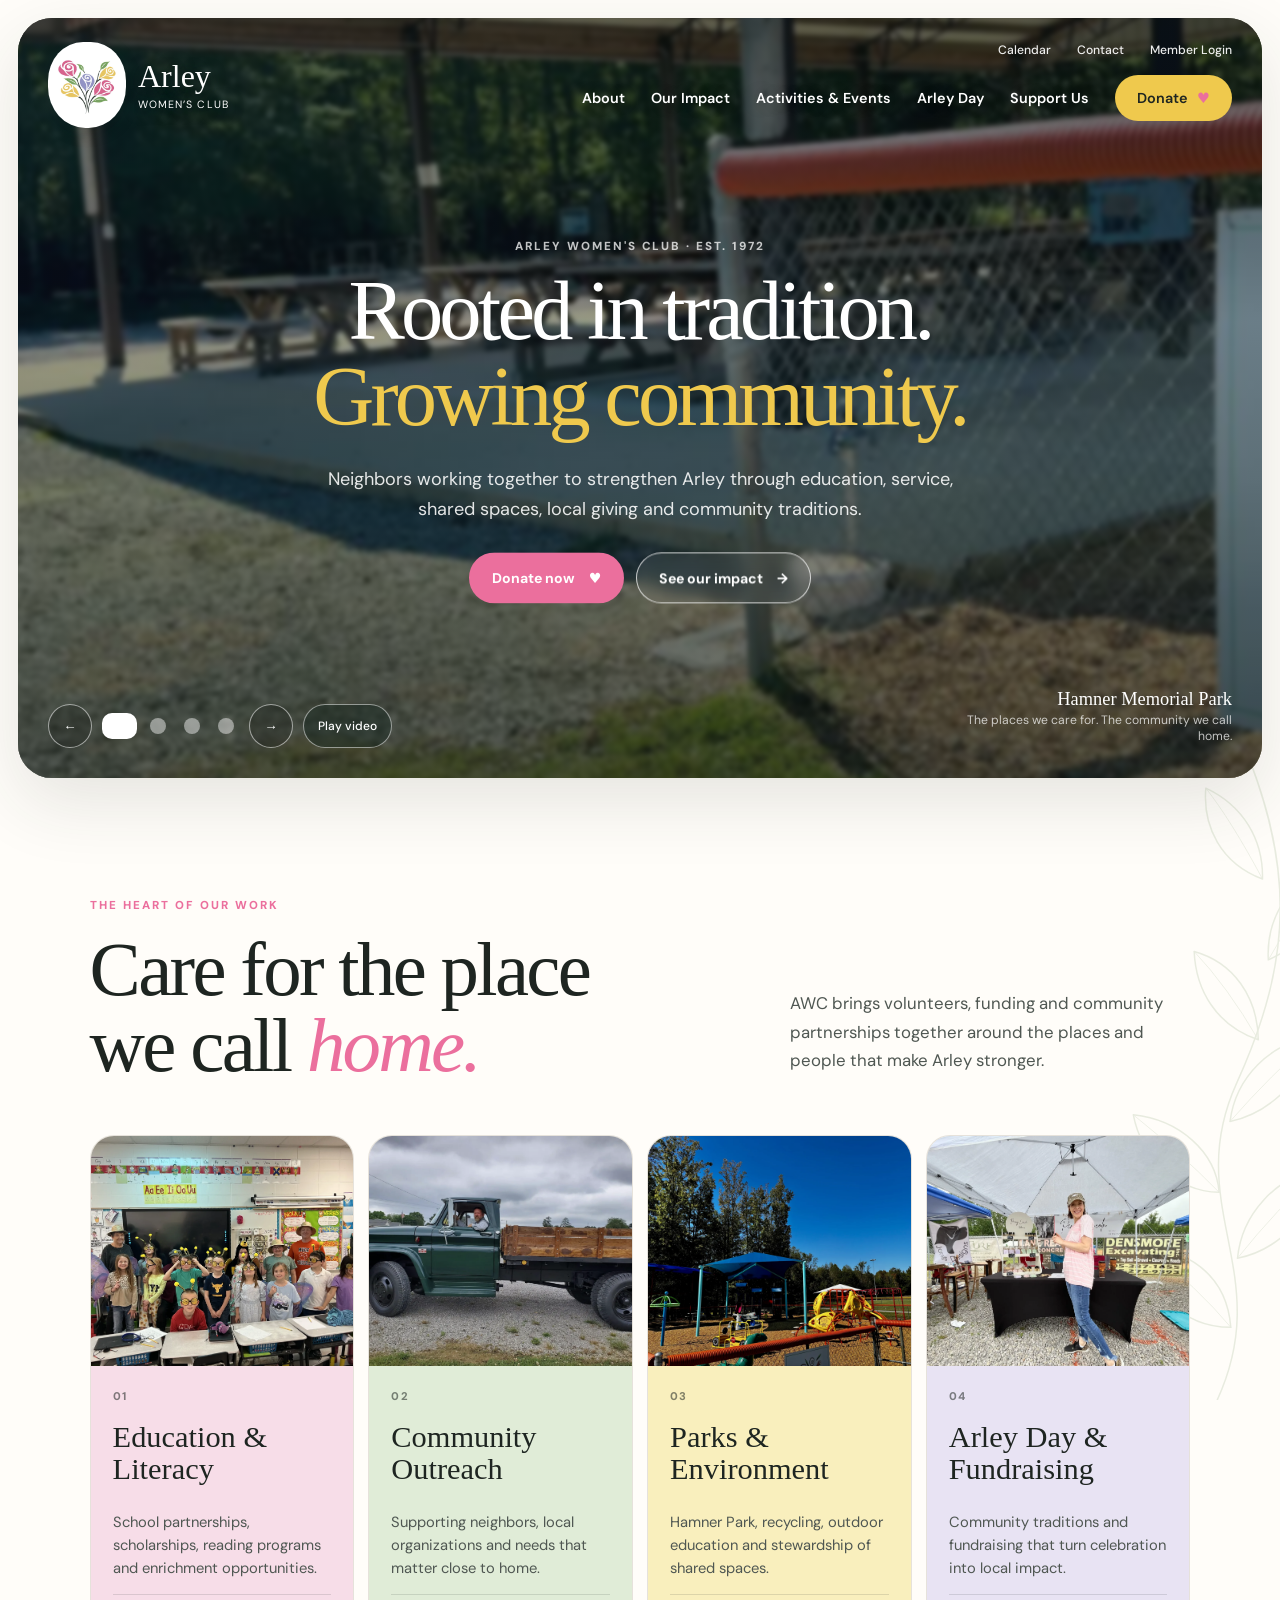
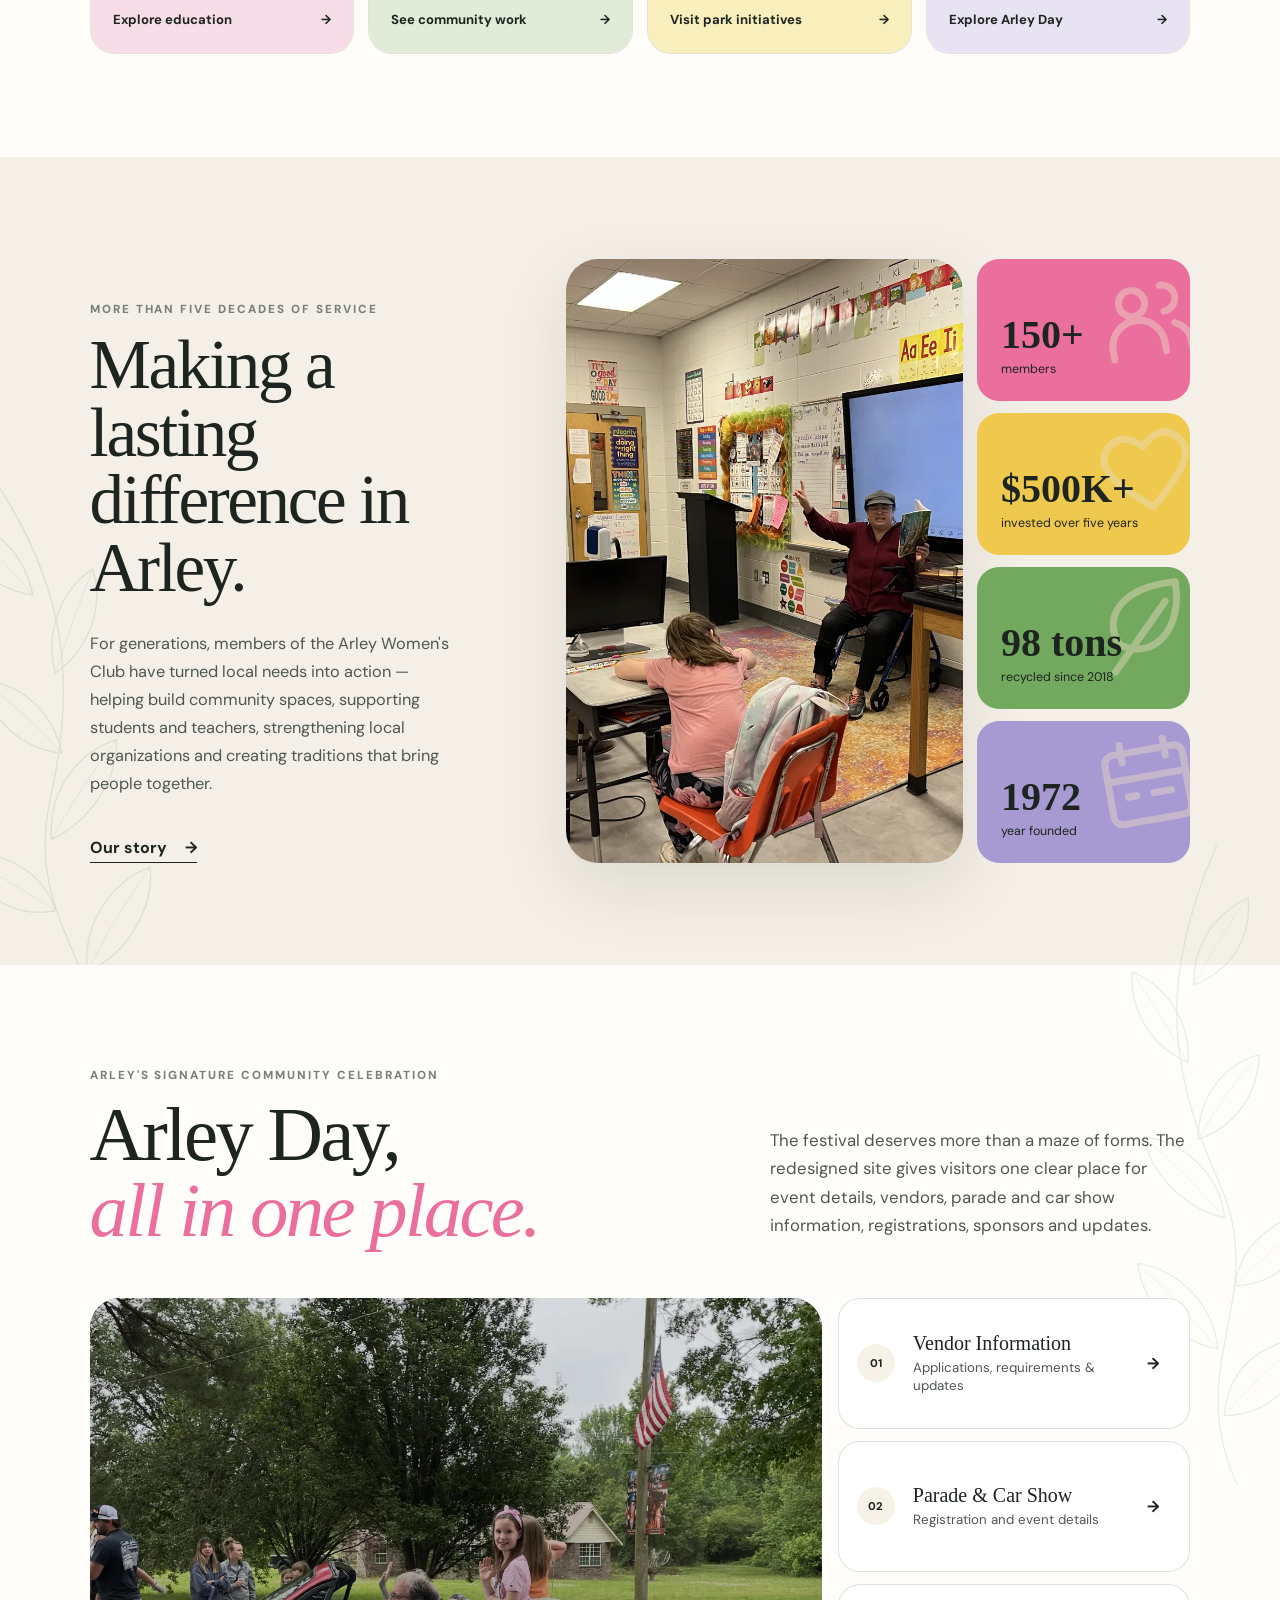
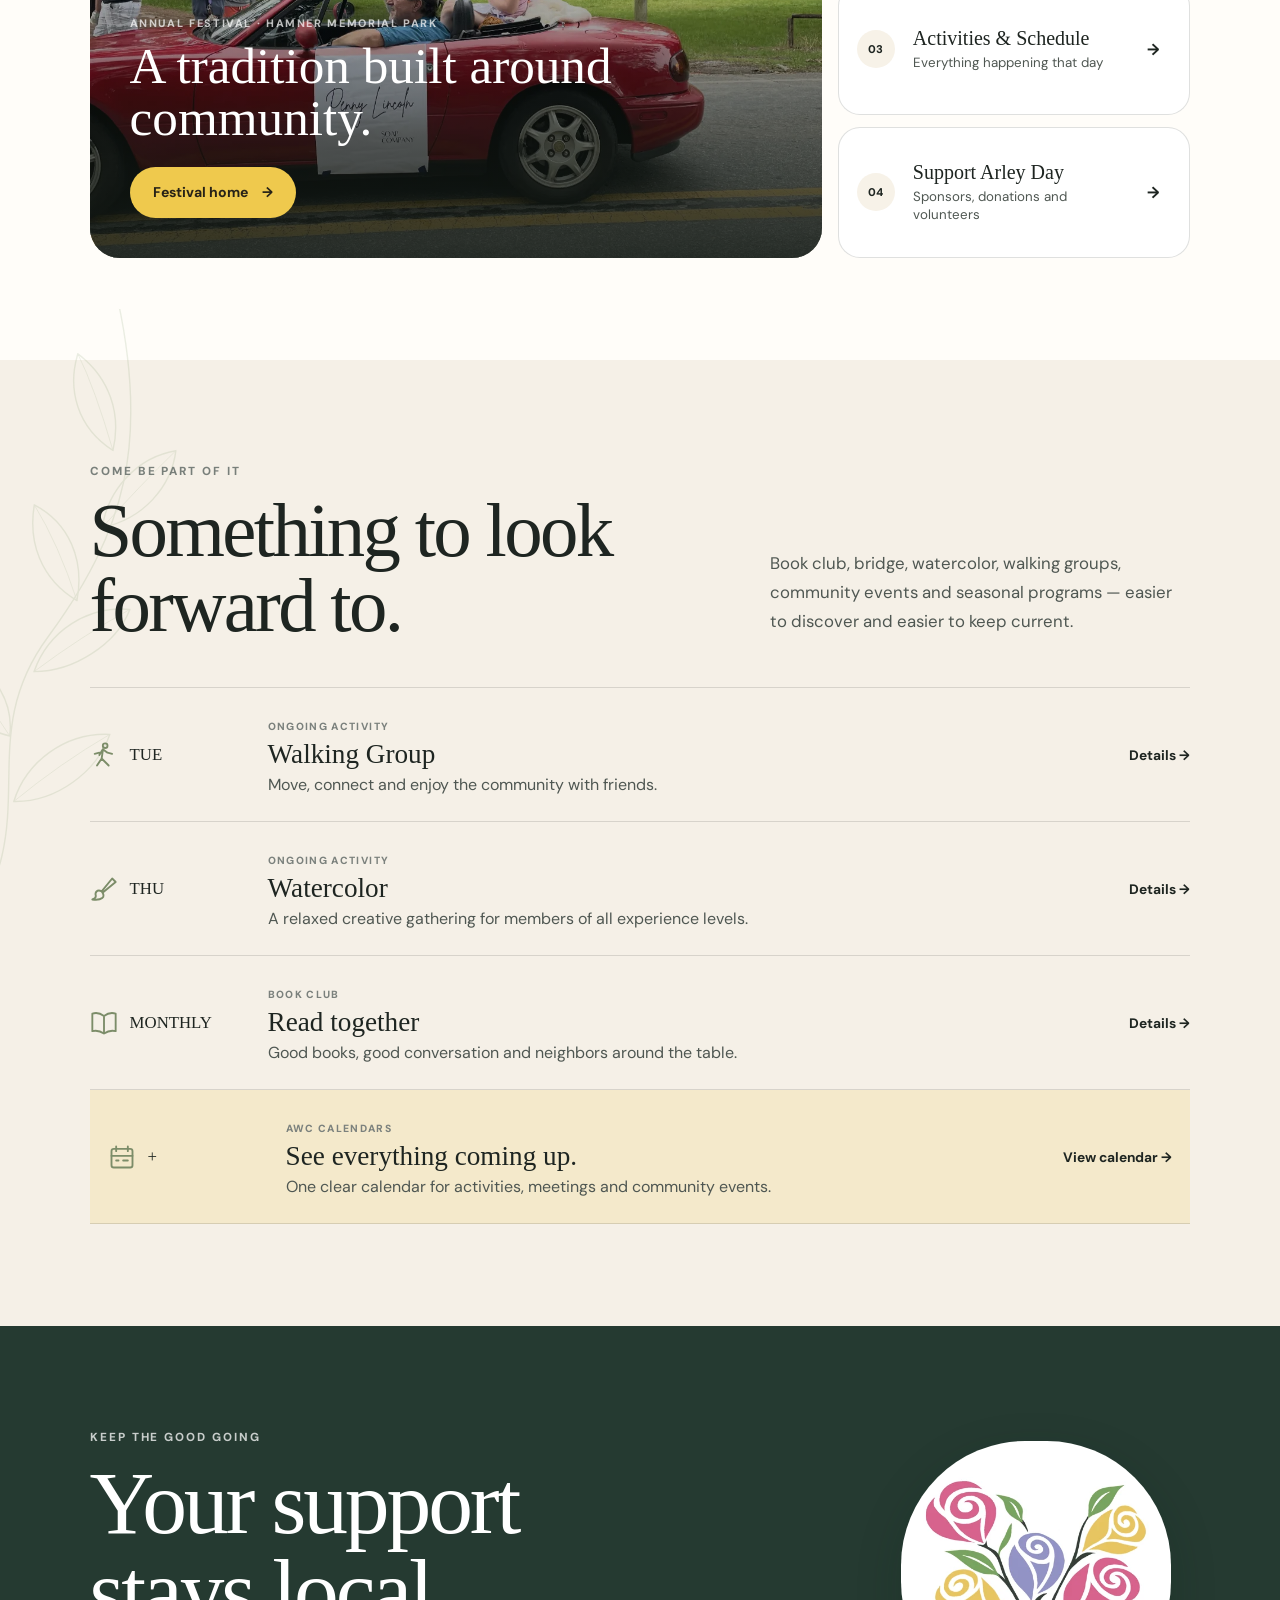
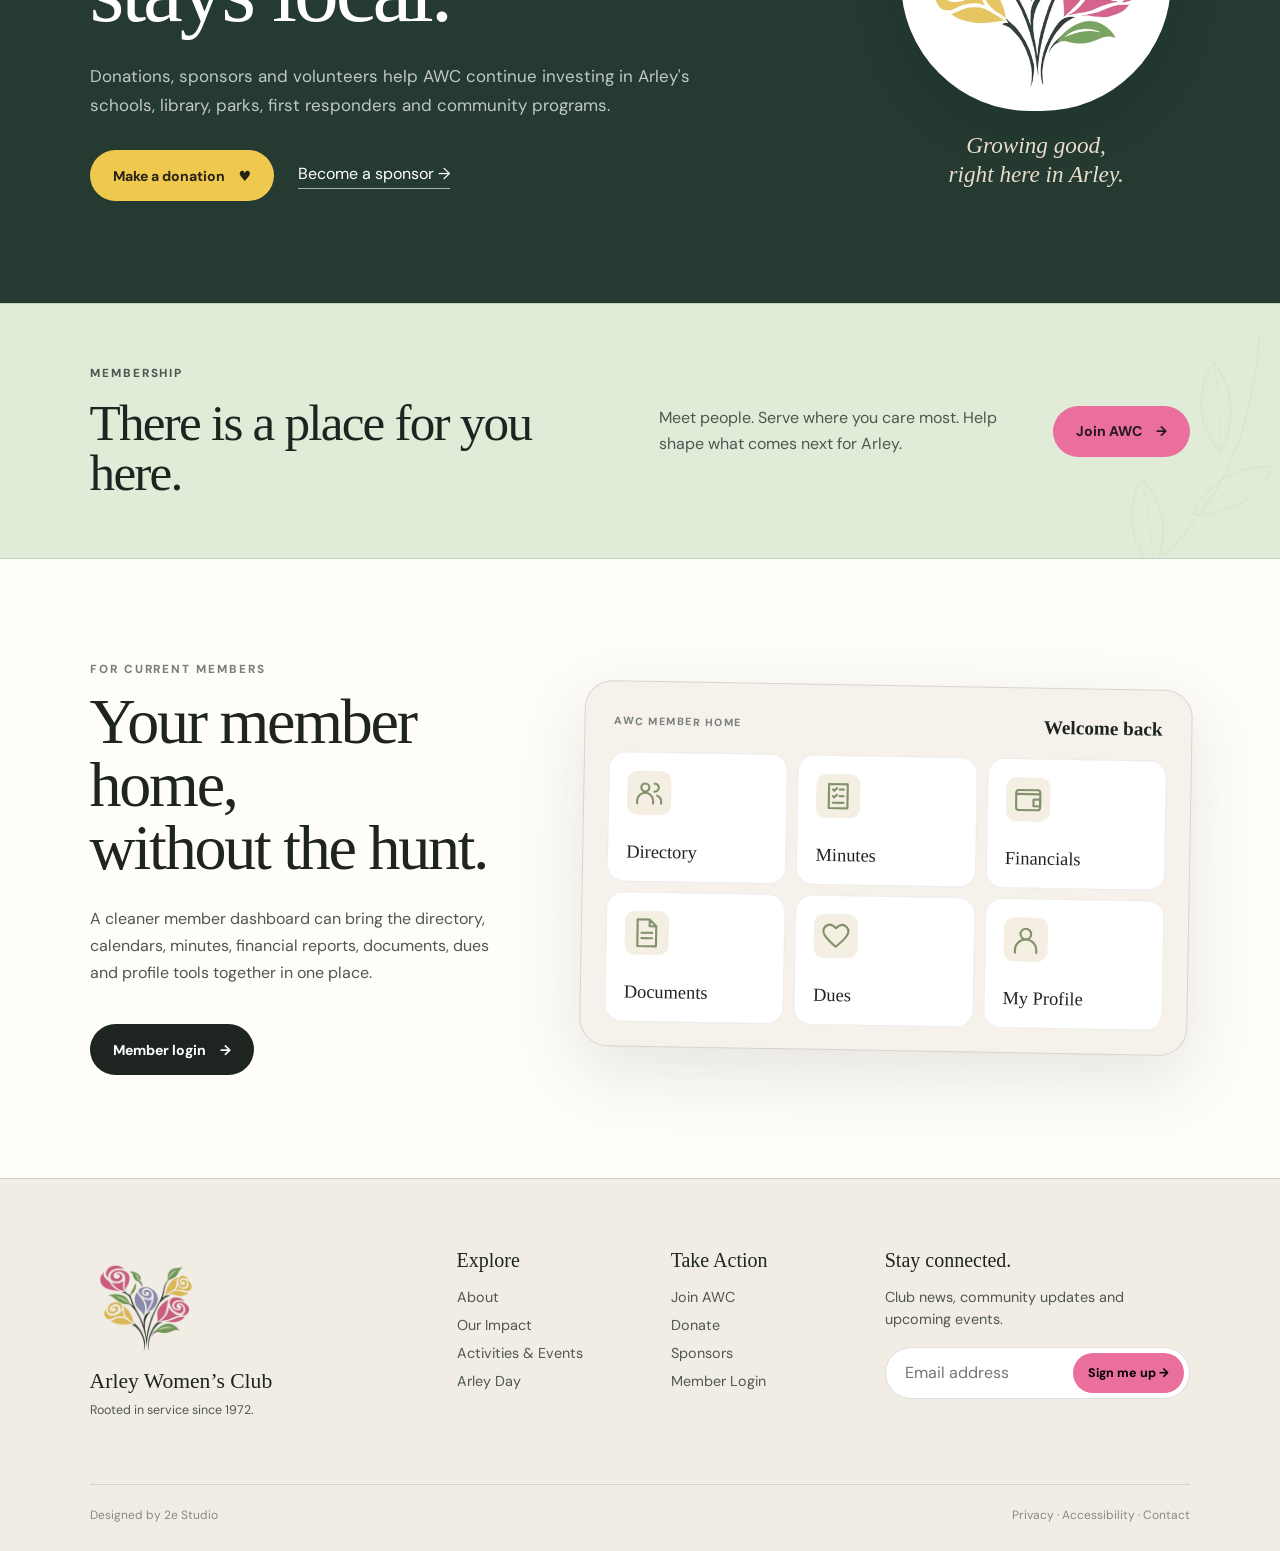
==== index.html @ b7671131 "Add Arley Women's Club website" ====
<!doctype html>
<html lang="en">
<head>
  <meta charset="utf-8" />
  <meta name="viewport" content="width=device-width, initial-scale=1" />
  <meta name="description" content="Arley Women's Club — homepage redesign concept by 2e Studio" />
  <title>Arley Women's Club — Redesign Concept</title>
  <link rel="preconnect" href="https://fonts.googleapis.com">
  <link rel="preconnect" href="https://fonts.gstatic.com" crossorigin>
  <link href="https://fonts.googleapis.com/css2?family=DM+Sans:wght@400;500;600;700&family=Fraunces:opsz,wght@9..144,500;9..144,600&display=swap" rel="stylesheet">
  <link rel="stylesheet" href="styles.css?v=sage5" />
</head>
<body>
  <div class="page-shell" id="top">
    <section class="hero-frame" aria-label="Arley Women's Club introduction">
      <div class="hero-carousel" data-carousel>
        <div class="hero-slide is-active" data-slide aria-hidden="false" data-caption="Hamner Memorial Park">
          <video class="hero-video" muted playsinline preload="metadata" poster="assets/web/playground.jpg" aria-hidden="true" data-src="assets/web/playground.mp4?v=17-27"></video>
        </div>
        <div class="hero-slide" data-slide aria-hidden="true" data-caption="Arley Fire Department">
          <video class="hero-video" muted playsinline preload="none" poster="assets/web/fire-department.jpg" aria-hidden="true" data-src="assets/web/fire-department.mp4"></video>
        </div>
        <div class="hero-slide" data-slide aria-hidden="true" data-caption="Arley Public Library">
          <video class="hero-video" muted playsinline preload="none" poster="assets/web/library.jpg" aria-hidden="true" data-src="assets/web/library.mp4"></video>
        </div>
        <div class="hero-slide" data-slide aria-hidden="true" data-caption="Meek Elementary School">
          <video class="hero-video" muted playsinline preload="none" poster="assets/web/elementary.jpg" aria-hidden="true" data-src="assets/web/elementary.mp4?v=18-23"></video>
        </div>
      </div>
      <div class="hero-shade"></div>
      <div class="hero-copy">
        <p class="eyebrow eyebrow--light">ARLEY WOMEN'S CLUB · EST. 1972</p>
        <h1>Rooted in tradition.<br><span>Growing community.</span></h1>
        <p>Neighbors working together to strengthen Arley through education, service, shared spaces, local giving and community traditions.</p>
        <div class="hero-actions">
          <a class="button button--pink" href="#support">Donate now <span>♥</span></a>
          <a class="button button--glass" href="#impact">See our impact <span>→</span></a>
        </div>
      </div>
      <div class="hero-caption"><strong data-location>Hamner Memorial Park</strong><span>The places we care for. The community we call home.</span></div>

      <header class="hero-header">
        <a class="logo-card" href="#top" aria-label="Arley Women's Club home">
          <img src="assets/web/logo-floral.webp" alt="" /><span class="logo-wordmark">Arley <small>Women’s Club</small></span>
        </a>

        <div class="nav-wrap">
          <div class="utility-nav" aria-label="Utility navigation">
            <a href="#calendar">Calendar</a>
            <a href="#contact">Contact</a>
            <a href="#members">Member Login</a>
          </div>
          <nav class="main-nav" aria-label="Main navigation">
            <a href="#about">About</a>
            <a href="#impact">Our Impact</a>
            <a href="#activities">Activities & Events</a>
            <a href="#arley-day">Arley Day</a>
            <a href="#support">Support Us</a>
            <a class="nav-donate" href="#support">Donate <span>♥</span></a>
          </nav>
        </div>
        <button class="menu-button" type="button" aria-label="Open navigation" aria-expanded="false" data-menu-button>
          <span></span><span></span><span></span>
        </button>
      </header>

      <div class="carousel-controls" aria-label="Hero carousel controls">
        <button type="button" class="carousel-arrow" data-prev aria-label="Previous slide">←</button>
        <div class="carousel-dots" aria-label="Choose hero slide">
          <button class="dot is-active" type="button" data-dot="0" aria-label="Show playground" aria-pressed="true"></button>
          <button class="dot" type="button" data-dot="1" aria-label="Show fire department" aria-pressed="false"></button>
          <button class="dot" type="button" data-dot="2" aria-label="Show library" aria-pressed="false"></button>
          <button class="dot" type="button" data-dot="3" aria-label="Show elementary school" aria-pressed="false"></button>
        </div>
        <button type="button" class="carousel-arrow" data-next aria-label="Next slide">→</button>
        <button type="button" class="motion-control" data-motion aria-pressed="false">Pause video</button>
      </div>
    </section>

    <main>
      <section class="section work" id="impact">
        <div class="section-kicker">THE HEART OF OUR WORK</div>
        <div class="work-heading">
          <h2>Care for the place<br>we call <em>home.</em></h2>
          <p>AWC brings volunteers, funding and community partnerships together around the places and people that make Arley stronger.</p>
        </div>

        <div class="work-row-controls" aria-label="Browse impact cards"><button type="button" data-work-prev aria-label="Previous impact card">←</button><span>Swipe to explore our work</span><button type="button" data-work-next aria-label="Next impact card">→</button></div>
        <div class="work-grid" tabindex="0" aria-label="Our impact cards">
          <article class="work-card work-card--pink">
            <img class="card-photo card-photo--education" src="assets/web/womensclubintheclassroom.webp" alt="AWC members visiting a classroom" loading="lazy" decoding="async" />
            <div class="card-body"><span>01</span><h3>Education & Literacy</h3><p>School partnerships, scholarships, reading programs and enrichment opportunities.</p><a href="#">Explore education <b>→</b></a></div>
          </article>
          <article class="work-card work-card--green">
            <img class="card-photo card-photo--community" src="assets/web/workervolunteering.webp" alt="A volunteer helping at a community event" loading="lazy" decoding="async" />
            <div class="card-body"><span>02</span><h3>Community Outreach</h3><p>Supporting neighbors, local organizations and needs that matter close to home.</p><a href="#">See community work <b>→</b></a></div>
          </article>
          <article class="work-card work-card--yellow">
            <img class="card-photo card-photo--park" src="assets/web/playgroundhamnerpark.webp" alt="Playground at Hamner Memorial Park" loading="lazy" decoding="async" />
            <div class="card-body"><span>03</span><h3>Parks & Environment</h3><p>Hamner Park, recycling, outdoor education and stewardship of shared spaces.</p><a href="#">Visit park initiatives <b>→</b></a></div>
          </article>
          <article class="work-card work-card--lavender">
            <img class="card-photo card-photo--festival" src="assets/web/booth.webp" alt="Arley Women’s Club event booth" loading="lazy" decoding="async" />
            <div class="card-body"><span>04</span><h3>Arley Day & Fundraising</h3><p>Community traditions and fundraising that turn celebration into local impact.</p><a href="#arley-day">Explore Arley Day <b>→</b></a></div>
          </article>
        </div>
      </section>

      <section class="impact-story" id="about">
        <div class="floral-line floral-line--one" aria-hidden="true"></div>
        <div class="impact-copy">
          <p class="eyebrow">MORE THAN FIVE DECADES OF SERVICE</p>
          <h2>Making a lasting difference in Arley.</h2>
          <p>For generations, members of the Arley Women's Club have turned local needs into action — helping build community spaces, supporting students and teachers, strengthening local organizations and creating traditions that bring people together.</p>
          <a class="text-link" href="#">Our story <span>→</span></a>
        </div>
        <div class="impact-visual">
          <img class="impact-photo" src="assets/web/womensclubreading.webp" alt="AWC members sharing a reading program" loading="lazy" decoding="async" />
          <div class="stats-panel">
            <div><svg class="stat-icon" aria-hidden="true" viewBox="0 0 24 24" fill="none" stroke="currentColor" stroke-width="1.6" stroke-linecap="round" stroke-linejoin="round"><circle cx="9" cy="8" r="3"/><path d="M3 20v-2a6 6 0 0 1 12 0v2M16 5a3 3 0 0 1 0 6M18 14a5 5 0 0 1 3 5v1"/></svg><strong>150+</strong><span>members</span></div>
            <div><svg class="stat-icon" aria-hidden="true" viewBox="0 0 24 24" fill="none" stroke="currentColor" stroke-width="1.6" stroke-linecap="round" stroke-linejoin="round"><path d="M20 5c-3-3-6-1-8 1-2-2-5-4-8-1-4 4 1 9 8 15 7-6 12-11 8-15Z"/></svg><strong>$500K+</strong><span>invested over five years</span></div>
            <div><svg class="stat-icon" aria-hidden="true" viewBox="0 0 24 24" fill="none" stroke="currentColor" stroke-width="1.6" stroke-linecap="round" stroke-linejoin="round"><path d="M20 3C8 2 2 8 5 15c7 5 15-1 15-12ZM3 21 17 7"/></svg><strong>98 tons</strong><span>recycled since 2018</span></div>
            <div><svg class="stat-icon" aria-hidden="true" viewBox="0 0 24 24" fill="none" stroke="currentColor" stroke-width="1.6" stroke-linecap="round" stroke-linejoin="round"><rect x="3" y="5" width="18" height="16" rx="2"/><path d="M7 3v4M17 3v4M3 11h18M7 15h2M13 15h4"/></svg><strong>1972</strong><span>year founded</span></div>
          </div>
        </div>
      </section>

      <section class="section arley-day" id="arley-day">
        <div class="arley-day-heading">
          <div>
            <p class="eyebrow">ARLEY'S SIGNATURE COMMUNITY CELEBRATION</p>
            <h2>Arley Day,<br><em>all in one place.</em></h2>
          </div>
          <p>The festival deserves more than a maze of forms. The redesigned site gives visitors one clear place for event details, vendors, parade and car show information, registrations, sponsors and updates.</p>
        </div>

        <div class="festival-grid">
          <article class="festival-feature">
            <img class="festival-photo" src="assets/web/arleydayparade.webp" alt="Arley Day parade" loading="lazy" decoding="async" />
            <div class="festival-overlay">
              <p>ANNUAL FESTIVAL · HAMNER MEMORIAL PARK</p>
              <h3>A tradition built around community.</h3>
              <a class="button button--yellow" href="#">Festival home <span>→</span></a>
            </div>
          </article>
          <div class="festival-links">
            <a href="#"><span>01</span><div><strong>Vendor Information</strong><small>Applications, requirements & updates</small></div><b>→</b></a>
            <a href="#"><span>02</span><div><strong>Parade & Car Show</strong><small>Registration and event details</small></div><b>→</b></a>
            <a href="#"><span>03</span><div><strong>Activities & Schedule</strong><small>Everything happening that day</small></div><b>→</b></a>
            <a href="#"><span>04</span><div><strong>Support Arley Day</strong><small>Sponsors, donations and volunteers</small></div><b>→</b></a>
          </div>
        </div>
      </section>

      <section class="section activities" id="activities">
        <div class="activities-top">
          <div>
            <p class="eyebrow">COME BE PART OF IT</p>
            <h2>Something to look<br>forward to.</h2>
          </div>
          <p>Book club, bridge, watercolor, walking groups, community events and seasonal programs — easier to discover and easier to keep current.</p>
        </div>
        <div class="activity-list" id="calendar">
          <article><span class="activity-date"><svg class="line-icon" aria-hidden="true" viewBox="0 0 24 24" fill="none" stroke="currentColor" stroke-width="1.6" stroke-linecap="round" stroke-linejoin="round"><circle cx="13" cy="4" r="2"/><path d="m8 12 3-5 4 3 4 1M11 8l-1 7-4 6M10 15l6 6M4 11l4-1"/></svg><span>TUE</span></span><div><small>ONGOING ACTIVITY</small><h3>Walking Group</h3><p>Move, connect and enjoy the community with friends.</p></div><a href="#">Details →</a></article>
          <article><span class="activity-date"><svg class="line-icon" aria-hidden="true" viewBox="0 0 24 24" fill="none" stroke="currentColor" stroke-width="1.6" stroke-linecap="round" stroke-linejoin="round"><path d="m10 14 9-11 3 3-11 9M10 14c-4-2-6 1-5 4 0 2-3 3-3 3 8 1 12-2 8-7Z"/></svg><span>THU</span></span><div><small>ONGOING ACTIVITY</small><h3>Watercolor</h3><p>A relaxed creative gathering for members of all experience levels.</p></div><a href="#">Details →</a></article>
          <article><span class="activity-date"><svg class="line-icon" aria-hidden="true" viewBox="0 0 24 24" fill="none" stroke="currentColor" stroke-width="1.6" stroke-linecap="round" stroke-linejoin="round"><path d="M12 6C8 3 5 3 2 4v15c4-1 7 0 10 2 3-2 6-3 10-2V4c-3-1-6-1-10 2ZM12 6v15"/></svg><span>MONTHLY</span></span><div><small>BOOK CLUB</small><h3>Read together</h3><p>Good books, good conversation and neighbors around the table.</p></div><a href="#">Details →</a></article>
          <article class="activity-list--calendar"><span class="activity-date"><svg class="line-icon" aria-hidden="true" viewBox="0 0 24 24" fill="none" stroke="currentColor" stroke-width="1.6" stroke-linecap="round" stroke-linejoin="round"><rect x="3" y="5" width="18" height="16" rx="2"/><path d="M7 3v4M17 3v4M3 11h18M7 15h2M13 15h4"/></svg><span>+</span></span><div><small>AWC CALENDARS</small><h3>See everything coming up.</h3><p>One clear calendar for activities, meetings and community events.</p></div><a href="#">View calendar →</a></article>
        </div>
      </section>

      <section class="support" id="support">
        <div class="support-copy">
          <p class="eyebrow eyebrow--light">KEEP THE GOOD GOING</p>
          <h2>Your support<br>stays local.</h2>
          <p>Donations, sponsors and volunteers help AWC continue investing in Arley's schools, library, parks, first responders and community programs.</p>
          <div class="support-actions"><a class="button button--yellow" href="#">Make a donation <span>♥</span></a><a class="support-link" href="#">Become a sponsor →</a></div>
        </div>
        <div class="support-art">
          <img src="assets/web/logo-floral.webp" alt="" loading="lazy" decoding="async" />
          <p>Growing good,<br>right here in Arley.</p>
        </div>
      </section>

      <section class="join-strip" id="join">
        <div><p class="eyebrow">MEMBERSHIP</p><h2>There is a place for you here.</h2></div>
        <p>Meet people. Serve where you care most. Help shape what comes next for Arley.</p>
        <a class="button button--pink" href="#">Join AWC <span>→</span></a>
      </section>

      <section class="member-home" id="members">
        <div class="member-copy">
          <p class="eyebrow">FOR CURRENT MEMBERS</p>
          <h2>Your member home,<br>without the hunt.</h2>
          <p>A cleaner member dashboard can bring the directory, calendars, minutes, financial reports, documents, dues and profile tools together in one place.</p>
          <a class="button button--dark" href="#">Member login <span>→</span></a>
        </div>
        <div class="member-dashboard" aria-label="Member dashboard concept">
          <div class="dash-top"><span>AWC MEMBER HOME</span><b>Welcome back</b></div>
          <div class="dash-grid">
            <div><svg class="line-icon" aria-hidden="true" viewBox="0 0 24 24" fill="none" stroke="currentColor" stroke-width="1.6" stroke-linecap="round" stroke-linejoin="round"><circle cx="9" cy="8" r="3"/><path d="M3 20v-2a6 6 0 0 1 12 0v2M16 5a3 3 0 0 1 0 6M18 14a5 5 0 0 1 3 5v1"/></svg><strong>Directory</strong></div>
            <div><svg class="line-icon" aria-hidden="true" viewBox="0 0 24 24" fill="none" stroke="currentColor" stroke-width="1.6" stroke-linecap="round" stroke-linejoin="round"><path d="M5 3h14v18H5ZM8 7l1 1 2-2M8 12l1 1 2-2M13 7h3M13 12h3M8 17h8"/></svg><strong>Minutes</strong></div>
            <div><svg class="line-icon" aria-hidden="true" viewBox="0 0 24 24" fill="none" stroke="currentColor" stroke-width="1.6" stroke-linecap="round" stroke-linejoin="round"><rect x="3" y="5" width="18" height="15" rx="2"/><path d="M3 8h18M16 12h5v5h-5Z"/></svg><strong>Financials</strong></div>
            <div><svg class="line-icon" aria-hidden="true" viewBox="0 0 24 24" fill="none" stroke="currentColor" stroke-width="1.6" stroke-linecap="round" stroke-linejoin="round"><path d="M14 2H5v20h14V7ZM14 2v5h5M8 12h8M8 16h8"/></svg><strong>Documents</strong></div>
            <div><svg class="line-icon" aria-hidden="true" viewBox="0 0 24 24" fill="none" stroke="currentColor" stroke-width="1.6" stroke-linecap="round" stroke-linejoin="round"><path d="M20 5c-3-3-6-1-8 1-2-2-5-4-8-1-4 4 1 9 8 15 7-6 12-11 8-15Z"/></svg><strong>Dues</strong></div>
            <div><svg class="line-icon" aria-hidden="true" viewBox="0 0 24 24" fill="none" stroke="currentColor" stroke-width="1.6" stroke-linecap="round" stroke-linejoin="round"><circle cx="12" cy="8" r="4"/><path d="M4 22v-2a8 8 0 0 1 16 0v2"/></svg><strong>My Profile</strong></div>
          </div>
        </div>
      </section>
    </main>

    <footer id="contact">
      <div class="footer-mark"><img src="assets/web/logo-floral.webp" alt="" loading="lazy" /><strong>Arley Women’s Club</strong><span>Rooted in service since 1972.</span></div>
      <div class="footer-column"><strong>Explore</strong><a href="#about">About</a><a href="#impact">Our Impact</a><a href="#activities">Activities & Events</a><a href="#arley-day">Arley Day</a></div>
      <div class="footer-column"><strong>Take Action</strong><a href="#join">Join AWC</a><a href="#support">Donate</a><a href="#support">Sponsors</a><a href="#members">Member Login</a></div>
      <div class="footer-newsletter"><strong>Stay connected.</strong><p>Club news, community updates and upcoming events.</p><form><label class="sr-only" for="email">Email address</label><input id="email" type="email" placeholder="Email address"><button type="button">Sign me up →</button></form></div>
      <div class="footer-bottom"><span>Designed by 2e Studio</span><span>Privacy · Accessibility · Contact</span></div>
    </footer>
  </div>
  <script src="script.js?v=notes4"></script>
</body>
</html>
---- styles.css ----
:root {
  --ink:#1e2521;
  --ink-soft:#4f5752;
  --cream:#f7f2e8;
  --paper:#fffdf9;
  --pink:#eb6f9d;
  --pink-soft:#f7dde8;
  --green:#72a95e;
  --green-soft:#e0ecd7;
  --yellow:#efc94d;
  --yellow-soft:#f9efbd;
  --lav:#a79ad3;
  --lav-soft:#e8e3f3;
  --line:rgba(30,37,33,.14);
  --shadow:0 24px 70px rgba(43,47,42,.12);
  --serif:'Fraunces', Georgia, serif;
  --sans:'DM Sans', system-ui, sans-serif;
}
*{box-sizing:border-box}
html{scroll-behavior:smooth}
body{margin:0;background:var(--cream);color:var(--ink);font-family:var(--sans);font-size:16px}
a{color:inherit}.sr-only{position:absolute;width:1px;height:1px;padding:0;margin:-1px;overflow:hidden;clip:rect(0,0,0,0);white-space:nowrap;border:0}
.page-shell{max-width:1680px;margin:0 auto;background:var(--paper);overflow:hidden;box-shadow:0 0 0 1px rgba(30,37,33,.05)}

.hero-frame{position:relative;margin:18px;border-radius:34px;overflow:hidden;min-height:760px;background:#253029;box-shadow:var(--shadow)}
.hero-carousel,.hero-slide{position:absolute;inset:0}.hero-slide{opacity:0;pointer-events:none;transition:opacity .65s ease}.hero-slide.is-active{opacity:1;pointer-events:auto;z-index:1}
.hero-photo,.hero-shade{position:absolute;inset:0}.hero-photo{background-size:cover;background-position:center;transform:scale(1.03);transition:transform 7s ease}.hero-slide.is-active .hero-photo{transform:scale(1)}
/* Temporary concept art. Replace these with approved Hamner Memorial Park photos. */
.hero-photo--park{background:
  linear-gradient(180deg,transparent 0 38%,rgba(19,33,24,.12) 100%),
  radial-gradient(circle at 78% 25%,rgba(239,201,77,.48) 0 6%,transparent 6.5%),
  linear-gradient(135deg,transparent 0 54%,rgba(240,192,83,.88) 54% 60%,transparent 60%),
  linear-gradient(25deg,transparent 0 45%,rgba(196,87,113,.78) 45% 52%,transparent 52%),
  linear-gradient(180deg,#b8d6c1 0 43%,#6e9a6d 43% 60%,#48633d 60% 100%)}
.hero-photo--festival{background:
  radial-gradient(circle at 18% 35%,rgba(235,111,157,.78) 0 7%,transparent 7.4%),
  radial-gradient(circle at 28% 30%,rgba(239,201,77,.85) 0 6%,transparent 6.4%),
  radial-gradient(circle at 38% 38%,rgba(167,154,211,.7) 0 8%,transparent 8.4%),
  repeating-linear-gradient(115deg,transparent 0 80px,rgba(255,255,255,.08) 80px 84px),
  linear-gradient(180deg,#8fb8a0 0 37%,#516d50 37% 61%,#867b55 61% 100%)}
.hero-photo--service{background:
  radial-gradient(ellipse at 70% 52%,rgba(239,201,77,.8) 0 6%,transparent 6.4%),
  radial-gradient(ellipse at 75% 55%,rgba(235,111,157,.65) 0 8%,transparent 8.4%),
  linear-gradient(100deg,transparent 0 53%,rgba(255,255,255,.11) 53% 54%,transparent 54%),
  linear-gradient(180deg,#9cc4af 0 42%,#5b815e 42% 66%,#364f37 66% 100%)}
.hero-shade{background:linear-gradient(90deg,rgba(19,25,21,.80) 0%,rgba(19,25,21,.52) 43%,rgba(19,25,21,.10) 74%,rgba(19,25,21,.28) 100%)}
.hero-header{position:absolute;z-index:10;left:0;right:0;top:0;display:flex;align-items:flex-start;gap:30px;padding:0 30px 0 0}
.logo-card{width:190px;height:176px;background:white;border-radius:0 0 28px 0;display:grid;place-items:center;padding:20px 22px 16px;text-decoration:none;box-shadow:0 12px 30px rgba(0,0,0,.08)}
.logo-card img{display:block;width:100%;height:100%;object-fit:contain}
.nav-wrap{margin-left:auto;display:flex;flex-direction:column;align-items:flex-end;padding-top:22px;gap:17px}.utility-nav,.main-nav{display:flex;align-items:center;gap:26px}.utility-nav a,.main-nav a{text-decoration:none;color:white}.utility-nav a{font-size:.76rem;font-weight:500;opacity:.92}.main-nav a{font-size:.9rem;font-weight:600;text-shadow:0 1px 18px rgba(0,0,0,.25)}
.nav-donate{background:var(--yellow);color:var(--ink)!important;padding:14px 22px;border-radius:999px;text-shadow:none!important}.nav-donate span{color:var(--pink);margin-left:5px}.menu-button{display:none;margin-left:auto;margin-top:25px;width:48px;height:48px;border:0;border-radius:50%;background:rgba(255,255,255,.88);padding:13px}.menu-button span{display:block;height:2px;background:var(--ink);margin:5px 0;border-radius:2px}
.hero-copy{position:absolute;z-index:3;left:clamp(50px,8vw,118px);bottom:112px;max-width:760px;color:white}.eyebrow{margin:0 0 14px;font-size:.73rem;letter-spacing:.17em;font-weight:800;color:#787f7a}.eyebrow--light{color:rgba(255,255,255,.75)}
.hero-copy h1{font-family:var(--serif);font-weight:500;font-size:clamp(4.1rem,7vw,7.5rem);line-height:.9;letter-spacing:-.045em;margin:0 0 25px}.hero-copy h1 span{color:var(--yellow)}.hero-copy>p:not(.eyebrow){max-width:640px;font-size:1.13rem;line-height:1.63;color:rgba(255,255,255,.88)}
.hero-actions{display:flex;gap:12px;flex-wrap:wrap;margin-top:28px}.button{display:inline-flex;align-items:center;gap:14px;justify-content:center;min-height:51px;padding:0 22px;border-radius:999px;text-decoration:none;font-weight:700;font-size:.88rem;border:1px solid transparent;transition:transform .2s ease,box-shadow .2s ease}.button:hover{transform:translateY(-2px);box-shadow:0 10px 30px rgba(0,0,0,.14)}.button--pink{background:var(--pink);color:#24191d}.button--yellow{background:var(--yellow);color:#272217}.button--green{background:#a8c97a;color:#182318}.button--glass{color:white;border-color:rgba(255,255,255,.75);background:rgba(255,255,255,.08);backdrop-filter:blur(8px)}.button--dark{background:var(--ink);color:white}
.hero-caption{position:absolute;right:46px;bottom:38px;z-index:3;color:white;text-align:right;display:grid;gap:2px}.hero-caption strong{font-family:var(--serif);font-weight:500;font-size:1.15rem}.hero-caption span{font-size:.76rem;color:rgba(255,255,255,.72)}
.carousel-controls{position:absolute;z-index:11;left:50%;bottom:34px;transform:translateX(-50%);display:flex;align-items:center;gap:14px}.carousel-arrow{width:34px;height:34px;border:1px solid rgba(255,255,255,.54);border-radius:50%;background:rgba(20,25,22,.26);color:white;cursor:pointer}.carousel-dots{display:flex;gap:8px}.dot{border:0;width:8px;height:8px;padding:0;border-radius:50%;background:rgba(255,255,255,.45);cursor:pointer}.dot.is-active{width:25px;border-radius:10px;background:white}

.section{padding:clamp(72px,8vw,126px) clamp(38px,7vw,112px)}.section-kicker{font-size:.72rem;letter-spacing:.18em;font-weight:800;color:var(--pink);margin-bottom:19px}.work{position:relative}.work:after{content:"";position:absolute;right:-65px;top:115px;width:210px;height:210px;border:1.5px solid rgba(167,154,211,.25);border-radius:50%;box-shadow:inset 0 0 0 26px var(--paper),inset 0 0 0 28px rgba(167,154,211,.18),inset 0 0 0 54px var(--paper),inset 0 0 0 55px rgba(167,154,211,.13);pointer-events:none}.work-heading{display:grid;grid-template-columns:1.1fr .7fr;gap:70px;align-items:end;margin-bottom:52px}.work-heading h2,.impact-copy h2,.arley-day-heading h2,.activities-top h2,.support h2,.join-strip h2,.member-copy h2{font-family:var(--serif);font-weight:500;letter-spacing:-.035em;line-height:.98;margin:0}.work-heading h2{font-size:clamp(3.6rem,6vw,6.2rem)}.work-heading h2 em,.arley-day-heading h2 em{font-style:italic;color:var(--pink)}.work-heading p,.activities-top>p,.arley-day-heading>p{font-size:1.05rem;line-height:1.7;color:var(--ink-soft);margin:0 0 8px}
.work-grid{display:grid;grid-template-columns:repeat(4,1fr);gap:14px}.work-card{border-radius:24px;overflow:hidden;background:#f5f1e9;border:1px solid rgba(30,37,33,.07);min-height:500px;display:flex;flex-direction:column}.card-photo{height:230px;background-size:cover;background-position:center}.card-photo--education{background:linear-gradient(145deg,#d6c8b5,#8d7a5c)}.card-photo--community{background:linear-gradient(145deg,#dcb8ae,#9f6d61)}.card-photo--park{background:linear-gradient(145deg,#a9c498,#536f4b)}.card-photo--festival{background:linear-gradient(145deg,#c9b7d8,#6f5a83)}.card-body{padding:23px 22px 25px;display:flex;flex-direction:column;flex:1}.card-body>span{font-size:.7rem;font-weight:800;letter-spacing:.12em;opacity:.55}.card-body h3{font-family:var(--serif);font-size:1.9rem;font-weight:500;line-height:1.06;margin:18px 0 11px}.card-body p{line-height:1.55;color:var(--ink-soft);font-size:.92rem}.card-body a{margin-top:auto;text-decoration:none;font-size:.82rem;font-weight:700;border-top:1px solid rgba(30,37,33,.13);padding-top:16px;display:flex;justify-content:space-between}.work-card--pink .card-body{background:var(--pink-soft)}.work-card--green .card-body{background:var(--green-soft)}.work-card--yellow .card-body{background:var(--yellow-soft)}.work-card--lavender .card-body{background:var(--lav-soft)}

.impact-story{position:relative;background:#f5f0e7;display:grid;grid-template-columns:.75fr 1.25fr;gap:clamp(50px,8vw,120px);padding:clamp(72px,8vw,126px) clamp(38px,7vw,112px);overflow:hidden}.impact-copy{position:relative;z-index:2;padding-top:42px}.impact-copy h2{font-size:clamp(3.3rem,5.4vw,5.6rem);margin-bottom:28px}.impact-copy>p:not(.eyebrow){line-height:1.72;color:var(--ink-soft);font-size:1.02rem;max-width:570px}.text-link{display:inline-flex;gap:18px;text-decoration:none;border-bottom:1px solid var(--ink);font-weight:700;padding-bottom:4px;margin-top:22px}.impact-visual{display:grid;grid-template-columns:1.3fr .7fr;gap:14px;min-height:570px}.impact-photo{border-radius:32px;background:linear-gradient(160deg,#b6c8a6,#6e8f63 49%,#dfc593 49%,#b48f63);box-shadow:var(--shadow)}.stats-panel{display:grid;grid-template-rows:repeat(4,1fr);gap:12px}.stats-panel div{padding:24px;border-radius:22px;display:flex;flex-direction:column;justify-content:end}.stats-panel div:nth-child(1){background:var(--pink)}.stats-panel div:nth-child(2){background:var(--yellow)}.stats-panel div:nth-child(3){background:var(--green)}.stats-panel div:nth-child(4){background:var(--lav)}.stats-panel strong{font-family:var(--serif);font-size:2.5rem;font-weight:600;line-height:1}.stats-panel span{font-size:.78rem;margin-top:6px}.floral-line{position:absolute;left:-90px;bottom:-110px;width:300px;height:300px;border:1px solid rgba(114,169,94,.25);border-radius:50%;box-shadow:inset 0 0 0 38px #f5f0e7,inset 0 0 0 39px rgba(235,111,157,.18),inset 0 0 0 74px #f5f0e7,inset 0 0 0 75px rgba(239,201,77,.24),inset 0 0 0 112px #f5f0e7,inset 0 0 0 113px rgba(167,154,211,.22)}

.arley-day{background:var(--paper)}.arley-day-heading{display:grid;grid-template-columns:1fr .7fr;gap:80px;align-items:end;margin-bottom:50px}.arley-day-heading h2{font-size:clamp(3.6rem,6vw,6.4rem)}.festival-grid{display:grid;grid-template-columns:1.35fr .65fr;gap:16px}.festival-feature{position:relative;min-height:560px;border-radius:30px;overflow:hidden;background:#4a574c}.festival-photo{position:absolute;inset:0;background:linear-gradient(180deg,#a9cbb0 0 42%,#6e8d68 42% 64%,#987d52 64%);opacity:.9}.festival-photo:after{content:"";position:absolute;left:7%;right:7%;top:13%;height:45%;border-radius:38% 38% 12% 12%/52% 52% 12% 12%;background:linear-gradient(120deg,rgba(255,255,255,.18),rgba(239,201,77,.7));box-shadow:inset 0 0 0 2px rgba(255,255,255,.25)}.festival-overlay{position:absolute;inset:auto 0 0;padding:58px 40px 40px;color:white;background:linear-gradient(transparent,rgba(20,27,22,.85))}.festival-overlay p{font-size:.68rem;letter-spacing:.15em;font-weight:800;color:rgba(255,255,255,.72)}.festival-overlay h3{font-family:var(--serif);font-size:clamp(2.4rem,4vw,4.2rem);font-weight:500;line-height:1;margin:0 0 24px}.festival-links{display:grid;grid-template-rows:repeat(4,1fr);gap:12px}.festival-links a{display:grid;grid-template-columns:42px 1fr 24px;align-items:center;gap:14px;padding:20px 18px;border-radius:22px;text-decoration:none;border:1px solid var(--line);background:#fff;transition:transform .2s ease,background .2s ease}.festival-links a:hover{transform:translateX(3px);background:#f8f4ed}.festival-links span{width:38px;height:38px;border-radius:50%;display:grid;place-items:center;background:var(--cream);font-size:.7rem;font-weight:800}.festival-links strong{display:block;font-family:var(--serif);font-size:1.25rem;font-weight:500}.festival-links small{display:block;color:var(--ink-soft);margin-top:4px;line-height:1.35}

.activities{background:#f5f0e7}.activities-top{display:grid;grid-template-columns:1fr .7fr;gap:80px;align-items:end;margin-bottom:44px}.activities-top h2{font-size:clamp(3.6rem,6vw,6.3rem)}.activity-list{border-top:1px solid var(--line)}.activity-list article{display:grid;grid-template-columns:130px 1fr auto;gap:28px;align-items:center;padding:26px 0;border-bottom:1px solid var(--line)}.activity-date{font-family:var(--serif);font-size:1.4rem}.activity-list small{font-size:.65rem;letter-spacing:.13em;font-weight:800;color:#7b817d}.activity-list h3{font-family:var(--serif);font-weight:500;font-size:1.7rem;margin:4px 0}.activity-list p{margin:0;color:var(--ink-soft)}.activity-list a{text-decoration:none;font-weight:700;font-size:.86rem}.activity-list--calendar{background:rgba(239,201,77,.18);padding-left:18px!important;padding-right:18px!important}

.support{position:relative;background:#253a31;color:white;min-height:570px;padding:clamp(72px,8vw,120px) clamp(38px,7vw,112px);overflow:hidden}.support-copy{position:relative;z-index:2;max-width:690px}.support h2{font-size:clamp(4rem,7vw,7.4rem);margin-bottom:28px}.support-copy>p:not(.eyebrow){max-width:620px;color:rgba(255,255,255,.72);font-size:1.06rem;line-height:1.7}.support-actions{display:flex;align-items:center;gap:24px;margin-top:30px;flex-wrap:wrap}.support-link{color:white;text-decoration:none;border-bottom:1px solid rgba(255,255,255,.6);padding-bottom:4px}.support-flower{position:absolute;right:5%;top:50%;width:360px;height:360px;transform:translateY(-50%);opacity:.78}.support-flower .petal{position:absolute;left:50%;top:50%;width:95px;height:175px;border-radius:75% 25% 75% 25%;transform-origin:50% 100%;border:1.4px solid rgba(255,255,255,.38)}.support-flower .p1{transform:translate(-50%,-100%) rotate(-50deg);background:rgba(235,111,157,.15)}.support-flower .p2{transform:translate(-50%,-100%) rotate(-15deg);background:rgba(239,201,77,.12)}.support-flower .p3{transform:translate(-50%,-100%) rotate(20deg);background:rgba(114,169,94,.15)}.support-flower .p4{transform:translate(-50%,-100%) rotate(55deg);background:rgba(167,154,211,.13)}.support-flower .p5{transform:translate(-50%,-100%) rotate(90deg);background:rgba(235,111,157,.10)}.support-flower i{position:absolute;left:50%;top:50%;width:70px;height:70px;border:1px solid rgba(255,255,255,.45);border-radius:50%;transform:translate(-50%,-50%);box-shadow:inset 0 0 0 12px #253a31,inset 0 0 0 13px rgba(255,255,255,.27)}

.join-strip{display:grid;grid-template-columns:1.2fr .8fr auto;gap:44px;align-items:center;padding:60px clamp(38px,7vw,112px);background:var(--yellow-soft)}.join-strip h2{font-size:clamp(2.5rem,4vw,4rem)}.join-strip p{line-height:1.65;color:var(--ink-soft)}
.member-home{display:grid;grid-template-columns:.82fr 1.18fr;gap:70px;padding:clamp(72px,8vw,126px) clamp(38px,7vw,112px);background:var(--paper);align-items:center}.member-copy h2{font-size:clamp(3.4rem,5vw,5.4rem);margin-bottom:25px}.member-copy>p:not(.eyebrow){line-height:1.7;color:var(--ink-soft);max-width:560px}.member-copy .button{margin-top:22px}.member-dashboard{border:1px solid var(--line);border-radius:28px;padding:24px;background:#f6f2eb;box-shadow:var(--shadow);transform:rotate(1deg)}.dash-top{display:flex;justify-content:space-between;align-items:center;padding:4px 5px 20px}.dash-top span{font-size:.66rem;letter-spacing:.14em;font-weight:800;color:#7a807c}.dash-top b{font-family:var(--serif);font-size:1.2rem}.dash-grid{display:grid;grid-template-columns:repeat(3,1fr);gap:10px}.dash-grid div{min-height:130px;border-radius:17px;background:white;border:1px solid rgba(30,37,33,.07);padding:18px;display:flex;flex-direction:column;justify-content:space-between}.dash-grid span{font-size:.65rem;font-weight:800;opacity:.42}.dash-grid strong{font-family:var(--serif);font-weight:500;font-size:1.15rem}

footer{display:grid;grid-template-columns:1.05fr .55fr .55fr 1fr;gap:46px;padding:70px clamp(38px,7vw,112px) 28px;background:#f1ede4;border-top:1px solid var(--line)}.footer-mark img{width:185px;mix-blend-mode:multiply}.footer-column{display:flex;flex-direction:column;gap:10px}.footer-column strong,.footer-newsletter strong{font-family:var(--serif);font-size:1.25rem;font-weight:500;margin-bottom:6px}.footer-column a{text-decoration:none;color:var(--ink-soft);font-size:.9rem}.footer-newsletter p{color:var(--ink-soft);font-size:.9rem;line-height:1.55}.footer-newsletter form{display:flex;border:1px solid var(--line);background:white;border-radius:999px;padding:5px;margin-top:16px}.footer-newsletter input{flex:1;min-width:0;border:0;background:transparent;padding:0 14px;font:inherit;outline:0}.footer-newsletter button{border:0;background:var(--pink);border-radius:999px;padding:12px 15px;font:700 .78rem var(--sans);cursor:pointer}.footer-bottom{grid-column:1/-1;border-top:1px solid var(--line);padding-top:22px;margin-top:20px;display:flex;justify-content:space-between;color:#858a87;font-size:.75rem}

@media (max-width:1180px){.utility-nav{display:none}.main-nav{gap:16px}.main-nav a{font-size:.82rem}.work-grid{grid-template-columns:repeat(2,1fr)}.impact-story{grid-template-columns:1fr}.impact-copy{padding-top:0}.festival-grid{grid-template-columns:1fr}.festival-feature{min-height:500px}.festival-links{grid-template-columns:1fr 1fr;grid-template-rows:auto}.join-strip{grid-template-columns:1fr auto}.join-strip>p{grid-column:1/2}.member-home{grid-template-columns:1fr}.member-dashboard{transform:none}footer{grid-template-columns:1fr 1fr}.footer-mark,.footer-newsletter{grid-column:auto}}
@media (max-width:850px){.hero-frame{margin:10px;border-radius:24px;min-height:720px}.logo-card{width:145px;height:134px}.nav-wrap{display:none}.menu-button{display:block}.hero-copy{left:28px;right:28px;bottom:105px}.hero-copy h1{font-size:clamp(3.7rem,12vw,6rem)}.hero-copy>p:not(.eyebrow){font-size:1rem}.hero-caption{display:none}.carousel-controls{left:auto;right:24px;transform:none}.work-heading,.arley-day-heading,.activities-top{grid-template-columns:1fr;gap:20px}.impact-visual{grid-template-columns:1fr}.impact-photo{min-height:420px}.stats-panel{grid-template-columns:repeat(2,1fr);grid-template-rows:auto}.stats-panel div{min-height:140px}.join-strip{grid-template-columns:1fr}.join-strip>p{grid-column:auto}.activity-list article{grid-template-columns:90px 1fr}.activity-list a{grid-column:2}.support-flower{right:-120px;opacity:.32}.support-copy{max-width:80%}.dash-grid{grid-template-columns:repeat(2,1fr)}}
@media (max-width:620px){.section,.impact-story,.member-home{padding:64px 20px}.hero-frame{min-height:690px}.logo-card{width:122px;height:112px;padding:12px}.menu-button{margin-top:18px;margin-right:8px}.hero-copy{left:20px;right:20px;bottom:92px}.hero-copy h1{font-size:3.55rem}.hero-actions{gap:8px}.button{font-size:.78rem;padding:0 17px;min-height:46px}.work-grid{grid-template-columns:1fr}.work-card{min-height:430px}.work-heading h2,.impact-copy h2,.arley-day-heading h2,.activities-top h2,.member-copy h2{font-size:3.2rem}.impact-visual{min-height:auto}.impact-photo{min-height:330px}.stats-panel{grid-template-columns:1fr 1fr}.stats-panel strong{font-size:1.8rem}.festival-feature{min-height:470px}.festival-links{grid-template-columns:1fr}.activity-list article{grid-template-columns:1fr;gap:8px}.activity-list a{grid-column:auto}.activity-date{font-size:1rem}.support{padding:68px 20px;min-height:520px}.support h2{font-size:3.7rem}.support-copy{max-width:100%}.support-flower{display:none}.join-strip{padding:50px 20px}.join-strip h2{font-size:3rem}.dash-grid{grid-template-columns:1fr 1fr}.footer-newsletter form{display:block;border-radius:18px}.footer-newsletter input{width:100%;height:42px}.footer-newsletter button{width:100%;margin-top:6px}.footer-bottom{display:block}.footer-bottom span{display:block;margin-top:6px}footer{padding:55px 20px 25px;grid-template-columns:1fr 1fr;gap:32px}.footer-mark,.footer-newsletter{grid-column:1/-1}}

/* Original Arley media, optimized for the web. */
.hero-video{position:absolute;inset:0;width:100%;height:100%;object-fit:cover;filter:blur(2.5px);transform:scale(1.025)}
.hero-shade{z-index:2;pointer-events:none;background:linear-gradient(180deg,rgba(14,25,19,.62),rgba(14,25,19,.42) 40%,rgba(14,25,19,.65))}
.hero-copy{left:50%;top:53%;bottom:auto;right:auto;transform:translate(-50%,-50%);width:calc(100% - 80px);max-width:1000px;text-align:center}
.hero-copy h1{font-size:clamp(3.4rem,6.6vw,6.8rem);line-height:1.02}
.hero-copy>p:not(.eyebrow){margin:0 auto;max-width:670px}
.hero-actions{justify-content:center}
.hero-caption{right:30px;bottom:34px;max-width:290px}
.carousel-controls{left:30px;transform:none;bottom:30px;gap:10px}
.carousel-arrow{width:44px;height:44px}
.dot{width:16px;height:16px;border:5px solid transparent;background-clip:padding-box;box-sizing:content-box}
.dot.is-active{width:25px}
.motion-control{border:1px solid #ffffff80;background:#14251e70;border-radius:30px;color:white;min-height:44px;padding:0 14px;cursor:pointer;font:500 .75rem var(--sans)}
.card-photo{width:100%;object-fit:cover;display:block;flex-shrink:0}
.impact-photo{width:100%;height:100%;object-fit:cover;min-width:0}
.festival-photo{width:100%;height:100%;object-fit:cover;opacity:1}
a:focus-visible,button:focus-visible{outline:3px solid var(--yellow);outline-offset:4px}
@media(max-width:1180px){.hero-caption span{display:none}.work-card{min-height:440px}.card-photo{height:200px}}
@media(max-width:850px){.hero-frame{min-height:650px}.hero-copy{top:52%;width:calc(100% - 48px)}.hero-copy h1{font-size:clamp(3rem,7.8vw,5rem)}.nav-wrap.is-open{display:flex;position:absolute;top:88px;right:18px;background:#253a31;padding:22px;border-radius:20px;max-width:calc(100% - 36px)}.nav-wrap.is-open .utility-nav,.nav-wrap.is-open .main-nav{display:flex;flex-direction:column;align-items:stretch;gap:0}.nav-wrap.is-open a{padding:12px}.hero-caption{display:none}.carousel-controls{left:50%;right:auto;transform:translateX(-50%);white-space:nowrap}.section,.impact-story,.member-home{padding-top:64px;padding-bottom:64px}.work-grid{gap:12px}.card-body h3{font-size:1.6rem}.impact-photo{height:420px}.footer-column a{min-height:36px;display:flex;align-items:center}footer{padding-top:40px;gap:22px}.footer-bottom{margin-top:0}}
@media(max-width:620px){.hero-frame{min-height:620px}.hero-copy{width:calc(100% - 32px);top:53%}.hero-copy h1{font-size:clamp(2.35rem,9.8vw,3.55rem);margin-bottom:18px}.hero-copy .eyebrow{font-size:.6rem;letter-spacing:.12em}.hero-copy>p:not(.eyebrow){font-size:.92rem;line-height:1.55}.hero-actions{margin-top:22px}.work-grid{display:flex;overflow-x:auto;scroll-snap-type:x mandatory;padding-bottom:14px}.work-card{flex:0 0 85%;scroll-snap-align:start;min-height:400px}.card-photo{height:200px}.work-heading{margin-bottom:28px}.impact-photo{height:330px}.festival-feature{min-height:390px}.festival-overlay{padding:45px 24px 24px}.festival-links{grid-template-columns:1fr 1fr;gap:8px}.festival-links a{grid-template-columns:1fr;gap:8px;padding:16px 12px}.festival-links a>b{display:none}.festival-links strong{font-size:1.1rem}.festival-links small{font-size:.73rem}.footer-mark img{width:115px}.footer-mark{grid-column:1/-1}.footer-newsletter{grid-column:1/-1}.footer-column{gap:2px}.footer-bottom{padding-top:16px}.footer-bottom span{margin:4px 0}.section,.impact-story,.member-home{padding-top:48px;padding-bottom:48px}}
@media(prefers-reduced-motion:reduce){html{scroll-behavior:auto}*,*:before,*:after{transition:none!important}}
.work-row-controls{display:none}
@media(max-width:620px){.work-row-controls{display:flex;align-items:center;justify-content:space-between;margin-bottom:14px;font-size:.75rem;color:var(--ink-soft)}.work-row-controls button{width:44px;height:44px;border:1px solid var(--line);border-radius:50%;background:white;font-size:1.2rem;cursor:pointer}}
/* Airy signature logo; alternate treatments available in the local editor. */
.hero-header{padding:24px 30px;align-items:flex-start}
.logo-card{width:auto;height:auto;padding:0;gap:12px;display:flex;background:none;border-radius:0;box-shadow:none;color:white}
.logo-card img{width:68px;height:68px;object-fit:contain;background:white;border-radius:50%;padding:8px}
.logo-wordmark{font-family:var(--serif);font-size:2rem;line-height:1.1;text-shadow:0 2px 16px #14251e}
.logo-wordmark small{display:block;font-family:var(--sans);font-size:.66rem;letter-spacing:.1em;text-transform:uppercase;margin-top:5px}
.nav-wrap{padding-top:0}
html[data-logo="seal"] .logo-wordmark{display:none}
html[data-logo="seal"] .logo-card img{width:100px;height:100px;border-radius:50%;padding:12px;box-shadow:0 0 0 6px #ffffff20}
html[data-logo="wordmark"] .logo-card img{display:none}
.hero-actions .button--pink{color:#fff}
.work:after,.floral-line{border:0;border-radius:0;box-shadow:none;background:url('assets/web/oval-spiral.svg') center/contain no-repeat;opacity:.32;width:420px;height:280px;z-index:0}
.work:after{right:-110px;top:60px;transform:rotate(-25deg)}
.floral-line{left:-120px;bottom:-50px;transform:rotate(30deg);pointer-events:none}
.work>*{position:relative;z-index:1}
.impact-visual{position:relative;z-index:1}
@media(max-width:850px){.hero-header{padding:20px}.logo-card img{width:58px;height:58px}.logo-wordmark{font-size:1.65rem}.menu-button{margin:0}.nav-wrap.is-open{top:80px}.hero-copy{top:53%}}
@media(max-width:620px){.hero-header{padding:18px}.logo-card img{width:50px;height:50px}.logo-wordmark{font-size:1.5rem}.logo-wordmark small{font-size:.55rem}.carousel-controls{gap:5px}.motion-control{padding:0 10px}.dot{border-width:3px}.work:after{opacity:.18}}
@media(max-width:850px){.menu-button{margin-left:auto}}
/* Botanical accents stay beneath all section content. */
.work,.impact-story,.arley-day,.activities{isolation:isolate;position:relative}
.work:after,.floral-line{background-image:url('assets/web/leaf-stem.svg');width:250px;height:720px;opacity:.16;transform:none;z-index:-1}
.work:after{right:-75px;top:-90px}
.floral-line{left:-85px;bottom:-180px;transform:rotate(-12deg)}
.arley-day:before,.activities:after{content:"";position:absolute;pointer-events:none;background:url('assets/web/leaf-stem.svg') center/contain no-repeat;width:240px;height:700px;opacity:.14;z-index:-1}
.arley-day:before{right:-65px;top:-150px;transform:scaleX(-1)}
.activities:after{left:-75px;top:-90px;transform:rotate(12deg)}
.logo-card img{width:78px;height:86px;border-radius:45% 45% 48% 48%;padding:4px;box-shadow:0 4px 18px #14251e20}
html[data-logo="signature"] .logo-wordmark{display:block}
@media(max-width:850px){.logo-card img{width:62px;height:68px}}
@media(max-width:620px){.logo-card img{width:54px;height:60px}.work:after,.floral-line,.arley-day:before,.activities:after{opacity:.09;width:180px}.work:after,.arley-day:before{right:-90px}.activities:after,.floral-line{left:-100px}}
@media(min-width:851px) and (max-width:1050px){.hero-header{gap:20px;padding:20px}.logo-wordmark{font-size:1.65rem}.logo-wordmark small{font-size:.55rem}.logo-card img{width:58px;height:64px}.main-nav{gap:12px}.main-nav a{font-size:.75rem;white-space:nowrap}.nav-donate{padding:12px 16px}}
/* Review pass: simpler letterforms, useful icons, and quieter membership. */
:root{--serif:Georgia,'Times New Roman',serif}
h1,h2,h3{font-variant-ligatures:none;font-feature-settings:"liga" 0,"dlig" 0}
.line-icon{width:30px;height:30px;display:block;flex-shrink:0}
.stats-panel div{position:relative;isolation:isolate;overflow:hidden}
.stat-icon{position:absolute;right:-10px;top:7px;width:105px;height:105px;color:#eadbc3;opacity:.46;z-index:-1;transform:rotate(-10deg)}
.stats-panel strong,.stats-panel span{position:relative;z-index:1}
.activity-date{display:flex;align-items:center;gap:12px;font-size:1.05rem}
.activity-date .line-icon{width:28px;height:28px;color:#7c8d69}
.activity-list article{grid-template-columns:150px 1fr auto}
.dash-grid .line-icon{width:32px;height:32px;color:#83926d;background:#f4eee3;border-radius:10px;padding:6px;box-sizing:content-box}
.dash-grid div{gap:18px}
.support{display:grid;grid-template-columns:minmax(0,1.65fr) minmax(0,.7fr);align-items:center;gap:65px}
.support-copy{max-width:none}
.support-art{text-align:center;position:relative;z-index:1}
.support-art img{width:100%;max-width:270px;display:block;margin:auto;border-radius:46% 46% 48% 48%;box-shadow:0 16px 45px #10261b35}
.support-art p{font:italic 1.45rem/1.25 var(--serif);color:#e8dcca;margin:20px 0 0}
.footer-mark{display:flex;flex-direction:column;align-items:flex-start;gap:8px}
.footer-mark img{width:112px;mix-blend-mode:multiply}
.footer-mark strong{font:500 1.35rem var(--serif)}
.footer-mark span{font-size:.78rem;color:var(--ink-soft)}
.join-strip{position:relative;isolation:isolate;background:var(--paper);border-top:1px solid var(--line);border-bottom:1px solid var(--line);overflow:hidden}
.join-strip:before{content:"";position:absolute;right:3%;bottom:-300px;width:240px;height:560px;background:url('assets/web/leaf-stem.svg') center/contain no-repeat;opacity:.13;transform:rotate(28deg);z-index:-1;pointer-events:none}
.join-strip.will-reveal>div,.join-strip.will-reveal>p,.join-strip.will-reveal>a{opacity:0;transform:translateY(15px);transition:opacity .7s ease,transform .7s ease}
.join-strip.is-revealed>div,.join-strip.is-revealed>p,.join-strip.is-revealed>a{opacity:1;transform:none}
.join-strip.is-revealed>p{transition-delay:.1s}.join-strip.is-revealed>a{transition-delay:.2s}
@media(max-width:1180px){.support{gap:35px;grid-template-columns:1.5fr .65fr}.support h2{font-size:clamp(3.5rem,6vw,6rem)}}
@media(max-width:850px){.support{grid-template-columns:1.5fr .65fr;gap:24px;padding:64px 32px}.support-copy{max-width:100%}.support-art p{font-size:1.1rem}.activity-list article{grid-template-columns:125px 1fr}.activity-list a{grid-column:2}.join-strip{gap:18px}.join-strip>p{margin:0}}
@media(max-width:620px){.support{grid-template-columns:1fr;padding:48px 20px;gap:30px;min-height:auto}.support-art{display:flex;gap:18px;align-items:center;text-align:left}.support-art img{width:90px;margin:0}.support-art p{font-size:1.3rem;margin:0}.activity-list article{grid-template-columns:1fr;gap:12px}.activity-list a{grid-column:auto}.activity-date{font-family:var(--sans);font-size:.78rem;font-weight:700}.stat-icon{width:90px;height:90px}.footer-mark{flex-direction:row;flex-wrap:wrap;align-items:center;column-gap:16px}.footer-mark img{width:72px}.footer-mark strong{font-size:1.25rem}.footer-mark>span{width:100%}.join-strip:before{right:-80px;opacity:.08}.join-strip h2{font-size:2.6rem}}
@media(prefers-reduced-motion:reduce){.join-strip.will-reveal>div,.join-strip.will-reveal>p,.join-strip.will-reveal>a{opacity:1;transform:none}}
/* Membership: soft sage separates the dark support panel from member content. */
.join-strip{background:var(--green-soft)}
.join-strip:before{opacity:.075}
@media(max-width:620px){.join-strip:before{opacity:.05}}
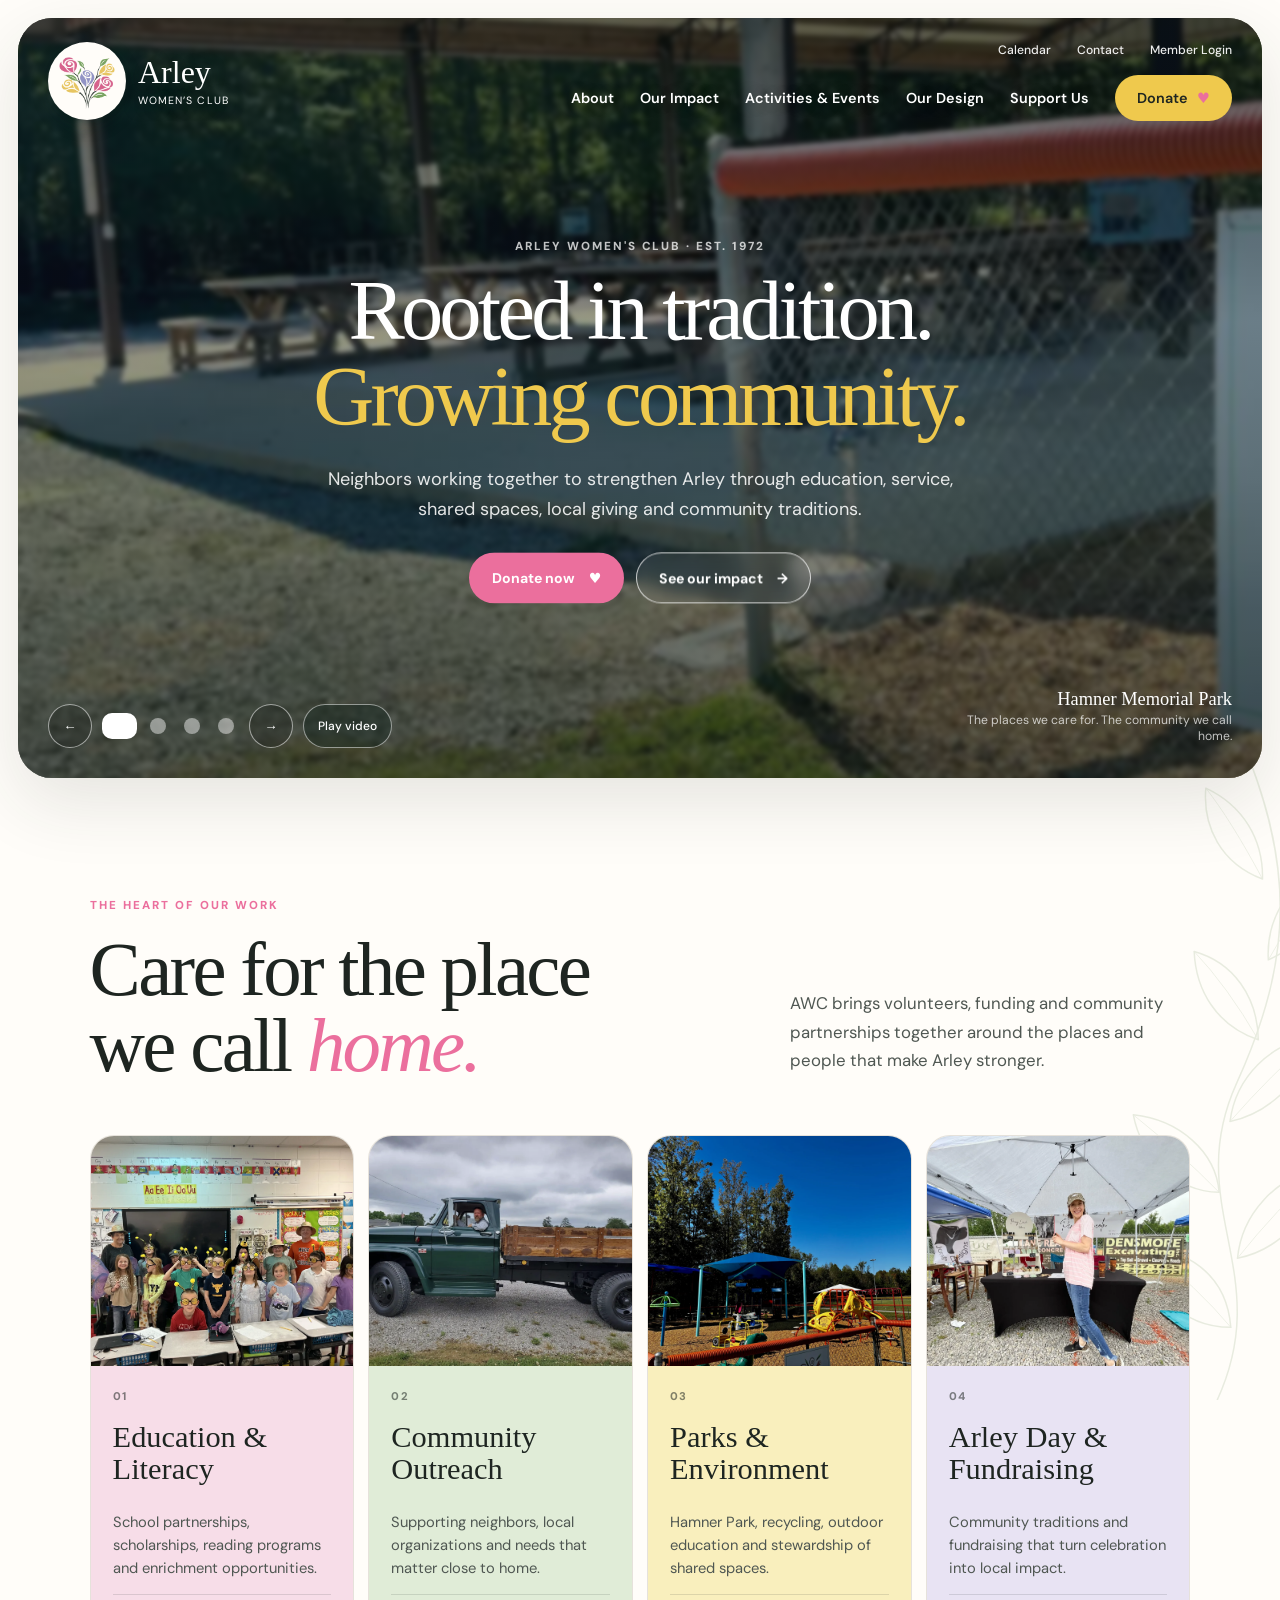
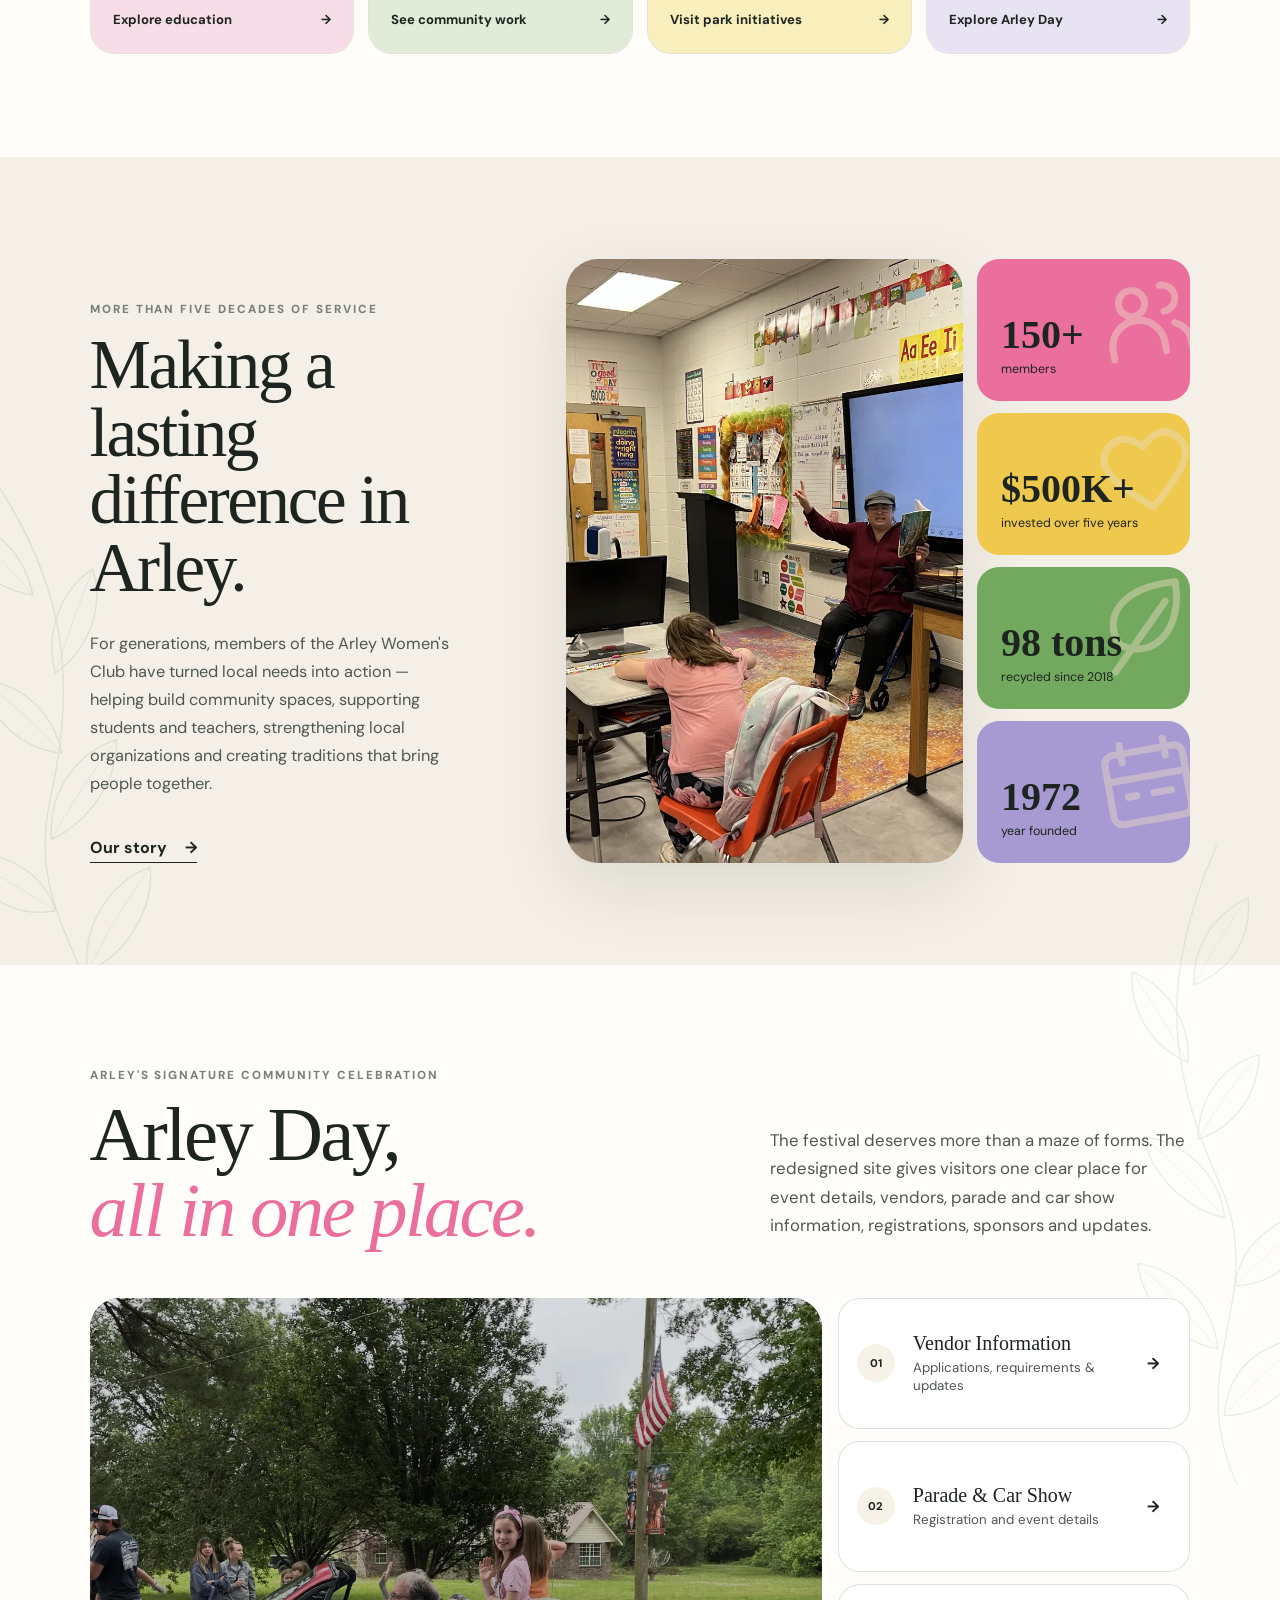
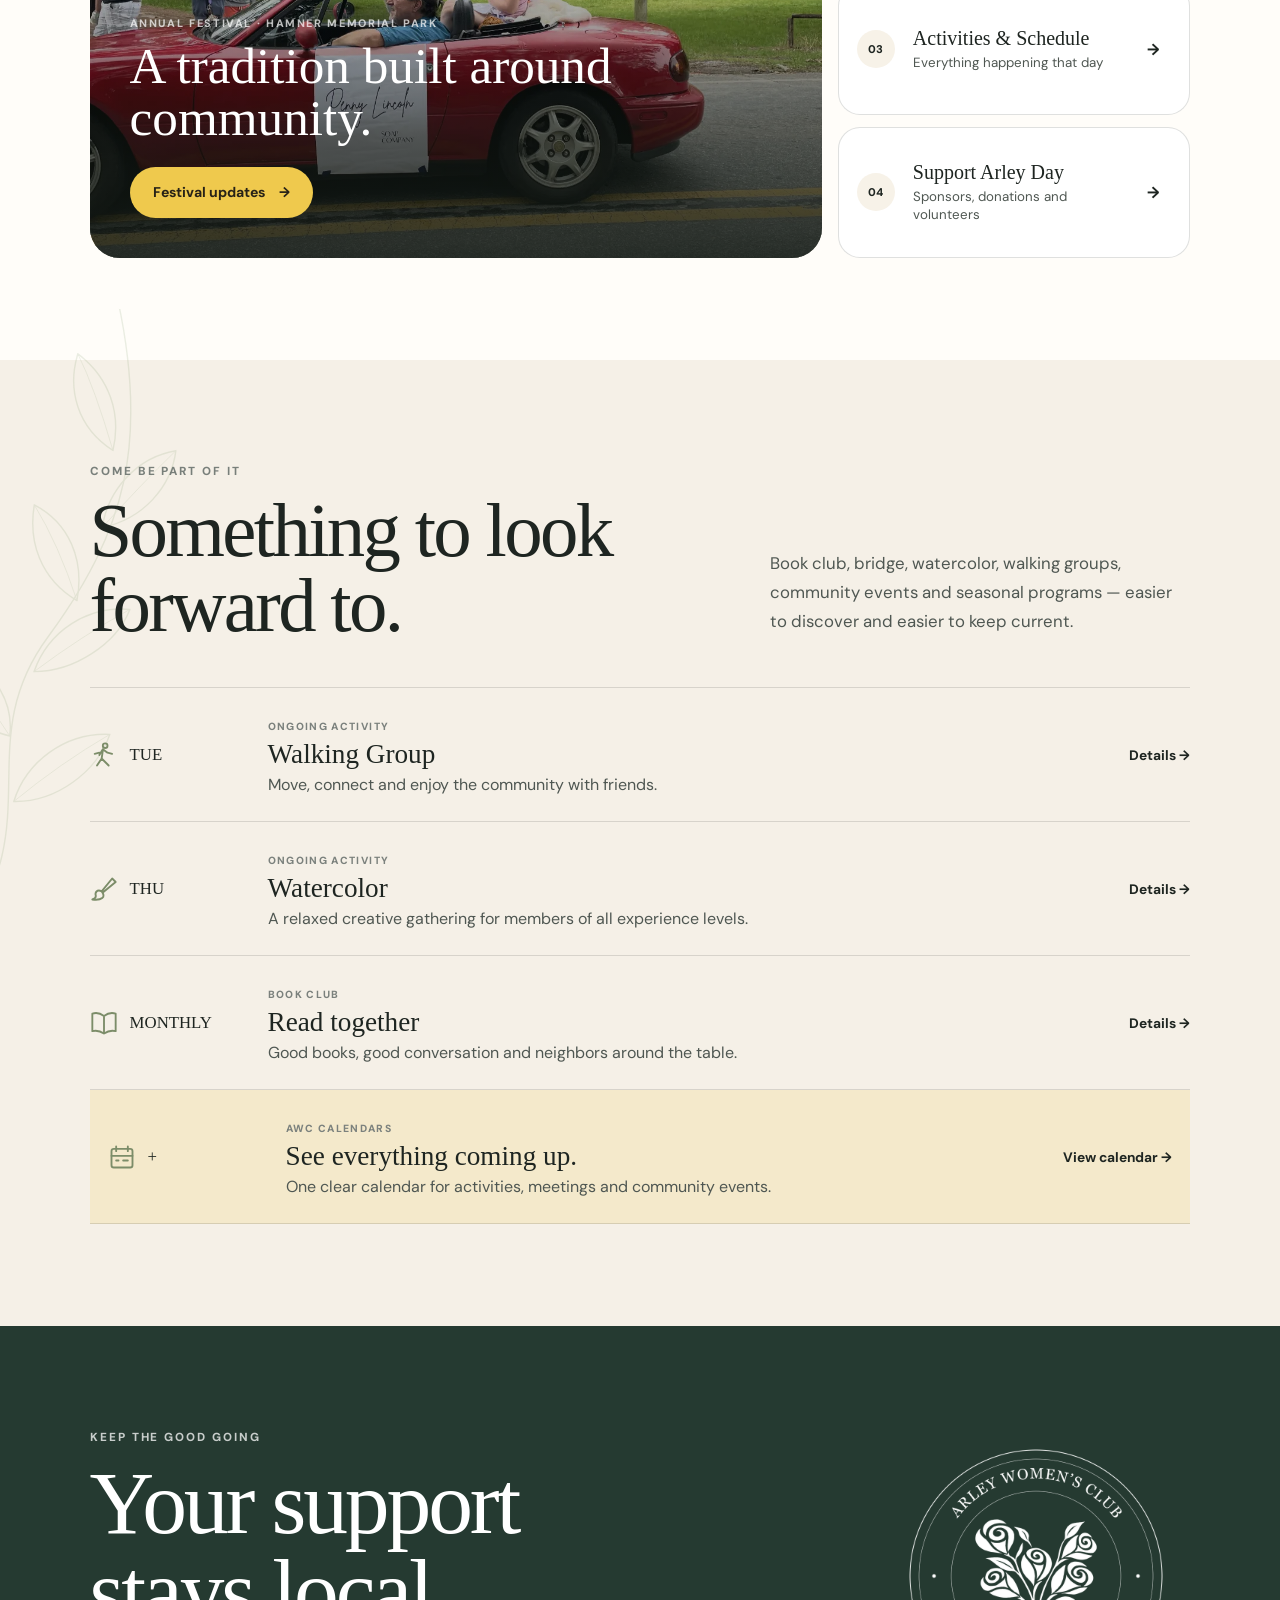
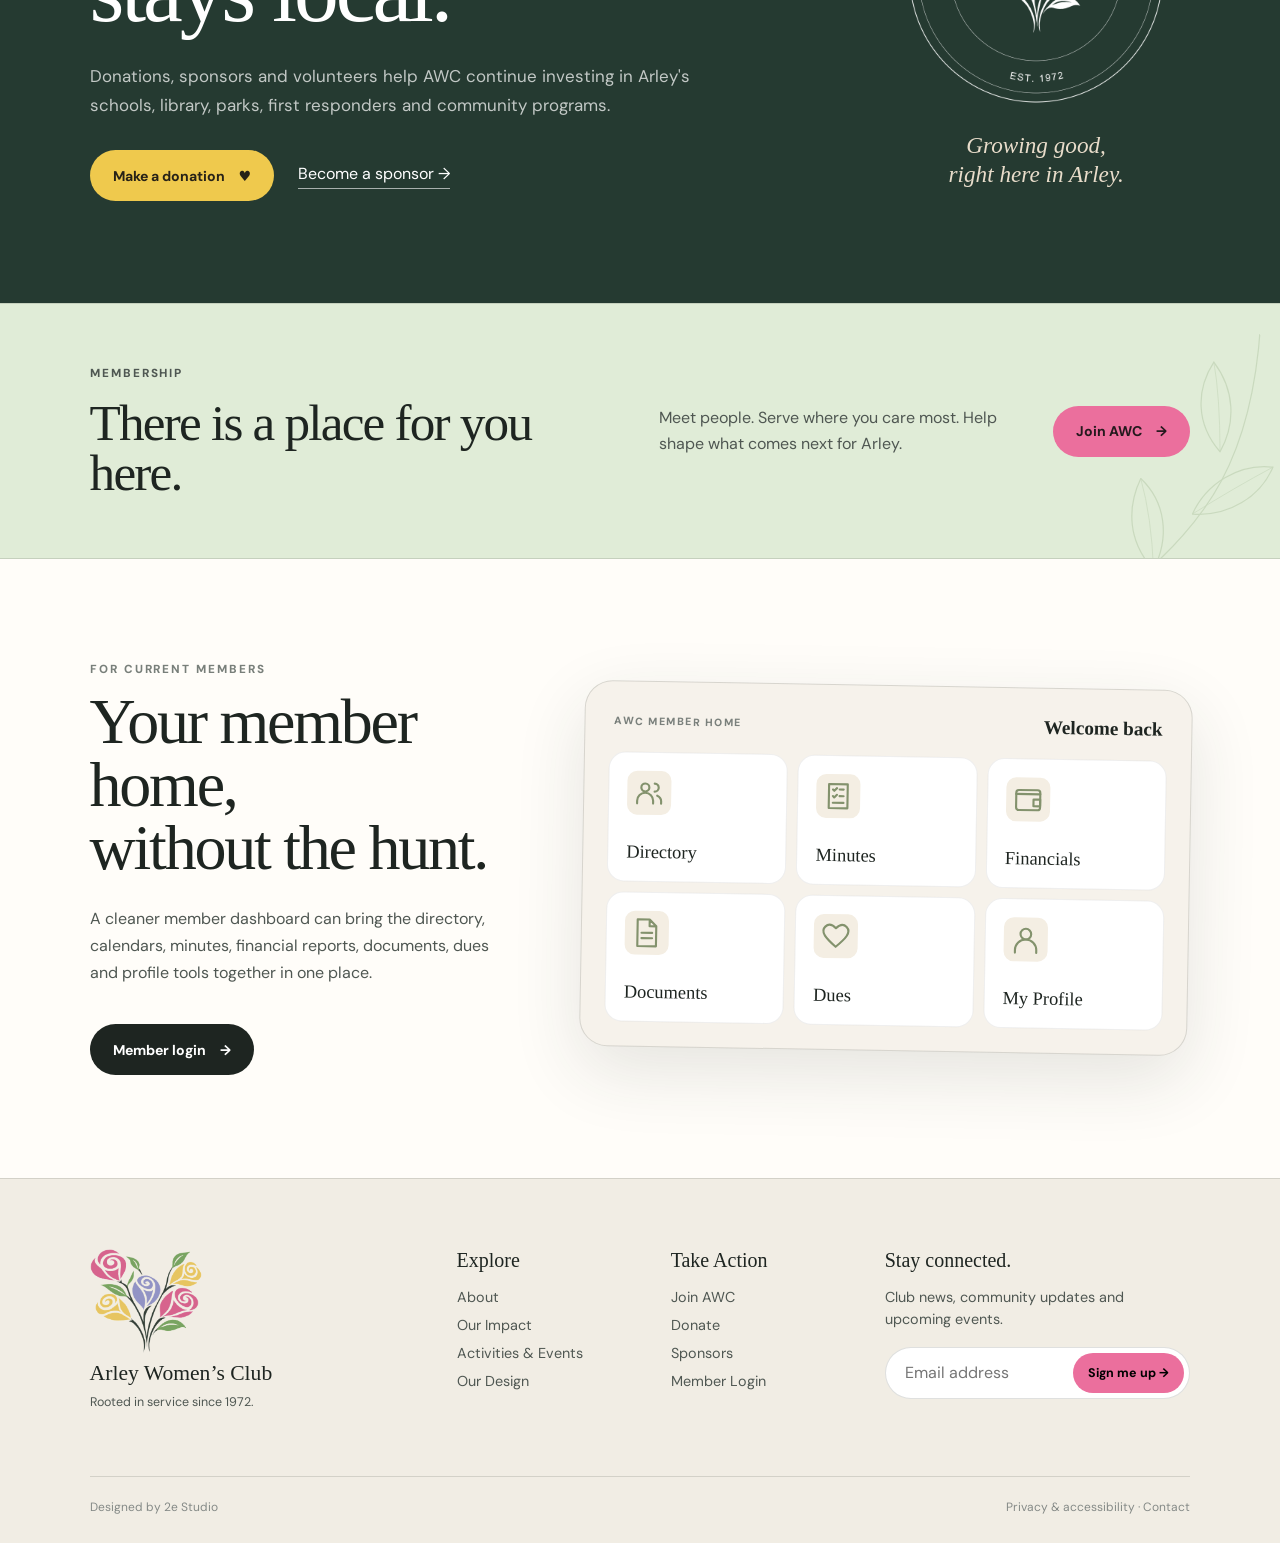
==== commit fa8748e1: "Add About, design story, and merchandise concepts" ====
--- a/index.html
+++ b/index.html
@@ -8,9 +8,10 @@
   <link rel="preconnect" href="https://fonts.googleapis.com">
   <link rel="preconnect" href="https://fonts.gstatic.com" crossorigin>
   <link href="https://fonts.googleapis.com/css2?family=DM+Sans:wght@400;500;600;700&family=Fraunces:opsz,wght@9..144,500;9..144,600&display=swap" rel="stylesheet">
-  <link rel="stylesheet" href="styles.css?v=sage5" />
+  <link rel="stylesheet" href="styles.css?v=collection1" />
 </head>
 <body>
+  <a class="skip-link" href="#main-content">Skip to content</a>
   <div class="page-shell" id="top">
     <section class="hero-frame" aria-label="Arley Women's Club introduction">
       <div class="hero-carousel" data-carousel>
@@ -40,26 +41,26 @@
       <div class="hero-caption"><strong data-location>Hamner Memorial Park</strong><span>The places we care for. The community we call home.</span></div>
 
       <header class="hero-header">
-        <a class="logo-card" href="#top" aria-label="Arley Women's Club home">
-          <img src="assets/web/logo-floral.webp" alt="" /><span class="logo-wordmark">Arley <small>Women’s Club</small></span>
+        <a class="logo-card" href="index.html" aria-label="Arley Women's Club home">
+          <span class="logo-disc" aria-hidden="true"><img src="assets/web/brand/bouquet.webp" alt="" /></span><span class="logo-wordmark">Arley <small>Women’s Club</small></span>
         </a>
 
         <div class="nav-wrap">
           <div class="utility-nav" aria-label="Utility navigation">
-            <a href="#calendar">Calendar</a>
-            <a href="#contact">Contact</a>
-            <a href="#members">Member Login</a>
-          </div>
-          <nav class="main-nav" aria-label="Main navigation">
-            <a href="#about">About</a>
-            <a href="#impact">Our Impact</a>
-            <a href="#activities">Activities & Events</a>
-            <a href="#arley-day">Arley Day</a>
-            <a href="#support">Support Us</a>
-            <a class="nav-donate" href="#support">Donate <span>♥</span></a>
+            <a href="calendar.html">Calendar</a>
+            <a href="contact.html">Contact</a>
+            <a href="members.html">Member Login</a>
+          </div>
+          <nav class="main-nav" aria-label="Main navigation" id="site-navigation">
+            <a href="about.html">About</a>
+            <a href="index.html#impact">Our Impact</a>
+            <a href="index.html#activities">Activities & Events</a>
+            <a href="our-design.html">Our Design</a>
+            <a href="index.html#support">Support Us</a>
+            <a class="nav-donate" href="support.html">Donate <span>♥</span></a>
           </nav>
         </div>
-        <button class="menu-button" type="button" aria-label="Open navigation" aria-expanded="false" data-menu-button>
+        <button class="menu-button" type="button" aria-label="Open navigation" aria-expanded="false" data-menu-button aria-controls="site-navigation">
           <span></span><span></span><span></span>
         </button>
       </header>
@@ -77,7 +78,7 @@
       </div>
     </section>
 
-    <main>
+    <main id="main-content">
       <section class="section work" id="impact">
         <div class="section-kicker">THE HEART OF OUR WORK</div>
         <div class="work-heading">
@@ -89,15 +90,15 @@
         <div class="work-grid" tabindex="0" aria-label="Our impact cards">
           <article class="work-card work-card--pink">
             <img class="card-photo card-photo--education" src="assets/web/womensclubintheclassroom.webp" alt="AWC members visiting a classroom" loading="lazy" decoding="async" />
-            <div class="card-body"><span>01</span><h3>Education & Literacy</h3><p>School partnerships, scholarships, reading programs and enrichment opportunities.</p><a href="#">Explore education <b>→</b></a></div>
+            <div class="card-body"><span>01</span><h3>Education & Literacy</h3><p>School partnerships, scholarships, reading programs and enrichment opportunities.</p><a href="about.html#education">Explore education <b>→</b></a></div>
           </article>
           <article class="work-card work-card--green">
             <img class="card-photo card-photo--community" src="assets/web/workervolunteering.webp" alt="A volunteer helping at a community event" loading="lazy" decoding="async" />
-            <div class="card-body"><span>02</span><h3>Community Outreach</h3><p>Supporting neighbors, local organizations and needs that matter close to home.</p><a href="#">See community work <b>→</b></a></div>
+            <div class="card-body"><span>02</span><h3>Community Outreach</h3><p>Supporting neighbors, local organizations and needs that matter close to home.</p><a href="about.html#community">See community work <b>→</b></a></div>
           </article>
           <article class="work-card work-card--yellow">
             <img class="card-photo card-photo--park" src="assets/web/playgroundhamnerpark.webp" alt="Playground at Hamner Memorial Park" loading="lazy" decoding="async" />
-            <div class="card-body"><span>03</span><h3>Parks & Environment</h3><p>Hamner Park, recycling, outdoor education and stewardship of shared spaces.</p><a href="#">Visit park initiatives <b>→</b></a></div>
+            <div class="card-body"><span>03</span><h3>Parks & Environment</h3><p>Hamner Park, recycling, outdoor education and stewardship of shared spaces.</p><a href="about.html#park">Visit park initiatives <b>→</b></a></div>
           </article>
           <article class="work-card work-card--lavender">
             <img class="card-photo card-photo--festival" src="assets/web/booth.webp" alt="Arley Women’s Club event booth" loading="lazy" decoding="async" />
@@ -112,7 +113,7 @@
           <p class="eyebrow">MORE THAN FIVE DECADES OF SERVICE</p>
           <h2>Making a lasting difference in Arley.</h2>
           <p>For generations, members of the Arley Women's Club have turned local needs into action — helping build community spaces, supporting students and teachers, strengthening local organizations and creating traditions that bring people together.</p>
-          <a class="text-link" href="#">Our story <span>→</span></a>
+          <a class="text-link" href="about.html">Our story <span>→</span></a>
         </div>
         <div class="impact-visual">
           <img class="impact-photo" src="assets/web/womensclubreading.webp" alt="AWC members sharing a reading program" loading="lazy" decoding="async" />
@@ -140,14 +141,14 @@
             <div class="festival-overlay">
               <p>ANNUAL FESTIVAL · HAMNER MEMORIAL PARK</p>
               <h3>A tradition built around community.</h3>
-              <a class="button button--yellow" href="#">Festival home <span>→</span></a>
+              <a class="button button--yellow" href="calendar.html">Festival updates <span>→</span></a>
             </div>
           </article>
           <div class="festival-links">
-            <a href="#"><span>01</span><div><strong>Vendor Information</strong><small>Applications, requirements & updates</small></div><b>→</b></a>
-            <a href="#"><span>02</span><div><strong>Parade & Car Show</strong><small>Registration and event details</small></div><b>→</b></a>
-            <a href="#"><span>03</span><div><strong>Activities & Schedule</strong><small>Everything happening that day</small></div><b>→</b></a>
-            <a href="#"><span>04</span><div><strong>Support Arley Day</strong><small>Sponsors, donations and volunteers</small></div><b>→</b></a>
+            <a href="calendar.html"><span>01</span><div><strong>Vendor Information</strong><small>Applications, requirements & updates</small></div><b>→</b></a>
+            <a href="calendar.html"><span>02</span><div><strong>Parade & Car Show</strong><small>Registration and event details</small></div><b>→</b></a>
+            <a href="calendar.html"><span>03</span><div><strong>Activities & Schedule</strong><small>Everything happening that day</small></div><b>→</b></a>
+            <a href="calendar.html"><span>04</span><div><strong>Support Arley Day</strong><small>Sponsors, donations and volunteers</small></div><b>→</b></a>
           </div>
         </div>
       </section>
@@ -161,10 +162,10 @@
           <p>Book club, bridge, watercolor, walking groups, community events and seasonal programs — easier to discover and easier to keep current.</p>
         </div>
         <div class="activity-list" id="calendar">
-          <article><span class="activity-date"><svg class="line-icon" aria-hidden="true" viewBox="0 0 24 24" fill="none" stroke="currentColor" stroke-width="1.6" stroke-linecap="round" stroke-linejoin="round"><circle cx="13" cy="4" r="2"/><path d="m8 12 3-5 4 3 4 1M11 8l-1 7-4 6M10 15l6 6M4 11l4-1"/></svg><span>TUE</span></span><div><small>ONGOING ACTIVITY</small><h3>Walking Group</h3><p>Move, connect and enjoy the community with friends.</p></div><a href="#">Details →</a></article>
-          <article><span class="activity-date"><svg class="line-icon" aria-hidden="true" viewBox="0 0 24 24" fill="none" stroke="currentColor" stroke-width="1.6" stroke-linecap="round" stroke-linejoin="round"><path d="m10 14 9-11 3 3-11 9M10 14c-4-2-6 1-5 4 0 2-3 3-3 3 8 1 12-2 8-7Z"/></svg><span>THU</span></span><div><small>ONGOING ACTIVITY</small><h3>Watercolor</h3><p>A relaxed creative gathering for members of all experience levels.</p></div><a href="#">Details →</a></article>
-          <article><span class="activity-date"><svg class="line-icon" aria-hidden="true" viewBox="0 0 24 24" fill="none" stroke="currentColor" stroke-width="1.6" stroke-linecap="round" stroke-linejoin="round"><path d="M12 6C8 3 5 3 2 4v15c4-1 7 0 10 2 3-2 6-3 10-2V4c-3-1-6-1-10 2ZM12 6v15"/></svg><span>MONTHLY</span></span><div><small>BOOK CLUB</small><h3>Read together</h3><p>Good books, good conversation and neighbors around the table.</p></div><a href="#">Details →</a></article>
-          <article class="activity-list--calendar"><span class="activity-date"><svg class="line-icon" aria-hidden="true" viewBox="0 0 24 24" fill="none" stroke="currentColor" stroke-width="1.6" stroke-linecap="round" stroke-linejoin="round"><rect x="3" y="5" width="18" height="16" rx="2"/><path d="M7 3v4M17 3v4M3 11h18M7 15h2M13 15h4"/></svg><span>+</span></span><div><small>AWC CALENDARS</small><h3>See everything coming up.</h3><p>One clear calendar for activities, meetings and community events.</p></div><a href="#">View calendar →</a></article>
+          <article><span class="activity-date"><svg class="line-icon" aria-hidden="true" viewBox="0 0 24 24" fill="none" stroke="currentColor" stroke-width="1.6" stroke-linecap="round" stroke-linejoin="round"><circle cx="13" cy="4" r="2"/><path d="m8 12 3-5 4 3 4 1M11 8l-1 7-4 6M10 15l6 6M4 11l4-1"/></svg><span>TUE</span></span><div><small>ONGOING ACTIVITY</small><h3>Walking Group</h3><p>Move, connect and enjoy the community with friends.</p></div><a href="calendar.html">Details →</a></article>
+          <article><span class="activity-date"><svg class="line-icon" aria-hidden="true" viewBox="0 0 24 24" fill="none" stroke="currentColor" stroke-width="1.6" stroke-linecap="round" stroke-linejoin="round"><path d="m10 14 9-11 3 3-11 9M10 14c-4-2-6 1-5 4 0 2-3 3-3 3 8 1 12-2 8-7Z"/></svg><span>THU</span></span><div><small>ONGOING ACTIVITY</small><h3>Watercolor</h3><p>A relaxed creative gathering for members of all experience levels.</p></div><a href="calendar.html">Details →</a></article>
+          <article><span class="activity-date"><svg class="line-icon" aria-hidden="true" viewBox="0 0 24 24" fill="none" stroke="currentColor" stroke-width="1.6" stroke-linecap="round" stroke-linejoin="round"><path d="M12 6C8 3 5 3 2 4v15c4-1 7 0 10 2 3-2 6-3 10-2V4c-3-1-6-1-10 2ZM12 6v15"/></svg><span>MONTHLY</span></span><div><small>BOOK CLUB</small><h3>Read together</h3><p>Good books, good conversation and neighbors around the table.</p></div><a href="calendar.html">Details →</a></article>
+          <article class="activity-list--calendar"><span class="activity-date"><svg class="line-icon" aria-hidden="true" viewBox="0 0 24 24" fill="none" stroke="currentColor" stroke-width="1.6" stroke-linecap="round" stroke-linejoin="round"><rect x="3" y="5" width="18" height="16" rx="2"/><path d="M7 3v4M17 3v4M3 11h18M7 15h2M13 15h4"/></svg><span>+</span></span><div><small>AWC CALENDARS</small><h3>See everything coming up.</h3><p>One clear calendar for activities, meetings and community events.</p></div><a href="calendar.html">View calendar →</a></article>
         </div>
       </section>
 
@@ -173,10 +174,10 @@
           <p class="eyebrow eyebrow--light">KEEP THE GOOD GOING</p>
           <h2>Your support<br>stays local.</h2>
           <p>Donations, sponsors and volunteers help AWC continue investing in Arley's schools, library, parks, first responders and community programs.</p>
-          <div class="support-actions"><a class="button button--yellow" href="#">Make a donation <span>♥</span></a><a class="support-link" href="#">Become a sponsor →</a></div>
+          <div class="support-actions"><a class="button button--yellow" href="support.html">Make a donation <span>♥</span></a><a class="support-link" href="support.html">Become a sponsor →</a></div>
         </div>
         <div class="support-art">
-          <img src="assets/web/logo-floral.webp" alt="" loading="lazy" decoding="async" />
+          <img src="assets/web/brand/seal-light.webp" alt="Arley Women’s Club heritage badge, established 1972" loading="lazy" decoding="async" />
           <p>Growing good,<br>right here in Arley.</p>
         </div>
       </section>
@@ -184,7 +185,7 @@
       <section class="join-strip" id="join">
         <div><p class="eyebrow">MEMBERSHIP</p><h2>There is a place for you here.</h2></div>
         <p>Meet people. Serve where you care most. Help shape what comes next for Arley.</p>
-        <a class="button button--pink" href="#">Join AWC <span>→</span></a>
+        <a class="button button--pink" href="join.html">Join AWC <span>→</span></a>
       </section>
 
       <section class="member-home" id="members">
@@ -192,7 +193,7 @@
           <p class="eyebrow">FOR CURRENT MEMBERS</p>
           <h2>Your member home,<br>without the hunt.</h2>
           <p>A cleaner member dashboard can bring the directory, calendars, minutes, financial reports, documents, dues and profile tools together in one place.</p>
-          <a class="button button--dark" href="#">Member login <span>→</span></a>
+          <a class="button button--dark" href="members.html">Member login <span>→</span></a>
         </div>
         <div class="member-dashboard" aria-label="Member dashboard concept">
           <div class="dash-top"><span>AWC MEMBER HOME</span><b>Welcome back</b></div>
@@ -209,13 +210,13 @@
     </main>
 
     <footer id="contact">
-      <div class="footer-mark"><img src="assets/web/logo-floral.webp" alt="" loading="lazy" /><strong>Arley Women’s Club</strong><span>Rooted in service since 1972.</span></div>
-      <div class="footer-column"><strong>Explore</strong><a href="#about">About</a><a href="#impact">Our Impact</a><a href="#activities">Activities & Events</a><a href="#arley-day">Arley Day</a></div>
-      <div class="footer-column"><strong>Take Action</strong><a href="#join">Join AWC</a><a href="#support">Donate</a><a href="#support">Sponsors</a><a href="#members">Member Login</a></div>
-      <div class="footer-newsletter"><strong>Stay connected.</strong><p>Club news, community updates and upcoming events.</p><form><label class="sr-only" for="email">Email address</label><input id="email" type="email" placeholder="Email address"><button type="button">Sign me up →</button></form></div>
-      <div class="footer-bottom"><span>Designed by 2e Studio</span><span>Privacy · Accessibility · Contact</span></div>
+      <div class="footer-mark"><img src="assets/web/brand/bouquet.webp" alt="" loading="lazy" /><strong>Arley Women’s Club</strong><span>Rooted in service since 1972.</span></div>
+      <div class="footer-column"><strong>Explore</strong><a href="about.html">About</a><a href="index.html#impact">Our Impact</a><a href="index.html#activities">Activities & Events</a><a href="our-design.html">Our Design</a></div>
+      <div class="footer-column"><strong>Take Action</strong><a href="join.html">Join AWC</a><a href="index.html#support">Donate</a><a href="index.html#support">Sponsors</a><a href="members.html">Member Login</a></div>
+      <div class="footer-newsletter"><strong>Stay connected.</strong><p>Club news, community updates and upcoming events.</p><form><label class="sr-only" for="email">Email address</label><input id="email" type="email" placeholder="Email address"><button type="button" data-newsletter>Sign me up →</button></form><p class="form-status" role="status" data-newsletter-status></p></div>
+      <div class="footer-bottom"><span>Designed by 2e Studio</span><span><a href="contact.html#site-information">Privacy &amp; accessibility</a> · <a href="contact.html">Contact</a></span></div>
     </footer>
   </div>
-  <script src="script.js?v=notes4"></script>
+  <script src="script.js?v=collection1"></script>
 </body>
 </html>
--- a/styles.css
+++ b/styles.css
@@ -164,3 +164,40 @@
 .join-strip{background:var(--green-soft)}
 .join-strip:before{opacity:.075}
 @media(max-width:620px){.join-strip:before{opacity:.05}}
+
+/* Shared interior pages: familiar navigation, botanical texture and compact layouts. */
+.skip-link{position:fixed;left:16px;top:-100px;z-index:100;background:var(--yellow);color:var(--ink);padding:14px 20px;border-radius:12px;text-decoration:none;font-weight:700}.skip-link:focus{top:16px}
+.interior-header{position:relative;z-index:20;margin:18px;border-radius:28px;background:#253a31;min-height:144px;box-shadow:0 10px 30px #253a3110}.interior-header .hero-header{position:relative;min-height:144px;align-items:center}.interior-header .nav-wrap{gap:16px}.main-nav a[aria-current=page]{text-decoration:underline;text-decoration-thickness:2px;text-underline-offset:7px}
+.botanical-page{position:relative;isolation:isolate;overflow:hidden}.botanical-page:before,.botanical-page:after{content:"";position:absolute;z-index:-1;width:310px;height:850px;background:url('assets/web/leaf-stem.svg') center/contain no-repeat;opacity:.12;pointer-events:none}.botanical-page:before{right:-65px;top:90px;transform:scaleX(-1) rotate(-9deg)}.botanical-page:after{left:-95px;top:980px;transform:rotate(9deg)}
+.interior-intro,.interior-section{padding:clamp(48px,6vw,90px) clamp(24px,7vw,112px)}.interior-intro{display:grid;grid-template-columns:minmax(0,1.25fr) minmax(0,.75fr);gap:clamp(30px,5vw,80px);align-items:center}.interior-intro h1{font:500 clamp(2.8rem,5.1vw,5.6rem)/1.04 var(--serif);letter-spacing:-.035em;margin:16px 0 28px}.interior-intro h1 em,.interior-section h2 em,.mission-band h2 em{font-weight:400;color:#566b4a}.interior-intro p:not(.eyebrow){font-size:1rem;line-height:1.75;max-width:670px;color:var(--ink-soft)}.interior-intro .intro-lead{font-size:1.18rem!important;line-height:1.6!important;color:var(--ink)!important}.interior-intro .text-link{display:inline-flex;margin-top:16px;gap:24px}.identity-panel{margin:0;min-width:0;border:1px solid var(--line);border-radius:30px;background:#f5f0e6;padding:34px 28px;text-align:center}.identity-panel img{display:block;width:100%;max-height:390px;object-fit:contain;height:auto;margin:auto}.identity-panel figcaption{margin-top:20px;font:italic 1.15rem/1.4 var(--serif);color:var(--ink-soft)}.design-emblem{background:transparent;border:0;padding:20px}.design-emblem img{max-height:365px}
+.mission-band{position:relative;isolation:isolate;overflow:hidden;background:#e0ecd780;border-top:1px solid var(--line);border-bottom:1px solid var(--line);padding:clamp(40px,5vw,70px) clamp(24px,7vw,112px);text-align:center}.mission-band:after{content:"";position:absolute;right:-45px;bottom:-240px;width:260px;height:750px;background:url('assets/web/leaf-stem.svg') center/contain no-repeat;opacity:.12;z-index:-1;pointer-events:none}.mission-band h2{font:500 clamp(2.4rem,4vw,4.2rem)/1.08 var(--serif);letter-spacing:-.025em;margin:16px 0 24px}.mission-band>p:not(.eyebrow){max-width:800px;margin:0 auto;line-height:1.75;color:var(--ink-soft)}.section-heading{max-width:750px;margin-bottom:36px}.interior-section h2{font:500 clamp(2.4rem,4vw,4.1rem)/1.08 var(--serif);letter-spacing:-.025em;margin:12px 0 22px}.section-heading>p:not(.eyebrow),.story-pair p:not(.eyebrow){line-height:1.75;color:var(--ink-soft);max-width:670px}
+.focus-layout{display:grid;grid-template-columns:minmax(0,.7fr) minmax(0,1fr);gap:40px;align-items:start}.focus-photo{width:100%;height:480px;object-fit:cover;border-radius:24px}.focus-accordions details{border-bottom:1px solid var(--line);scroll-margin-top:24px}.focus-accordions details:first-child{border-top:1px solid var(--line)}.focus-accordions summary{display:flex;align-items:center;gap:18px;min-height:78px;cursor:pointer;list-style:none;font:500 1.5rem var(--serif)}.focus-accordions summary::-webkit-details-marker{display:none}.focus-accordions summary>span{font:700 .72rem var(--sans);color:#566b4a;background:var(--green-soft);border-radius:50%;width:32px;height:32px;display:grid;place-items:center;flex-shrink:0}.focus-accordions summary>b{margin-left:auto;font:400 1.5rem var(--sans)}.focus-accordions details[open] summary>b{transform:rotate(45deg)}.focus-accordions details>div{padding:0 0 18px 50px}.focus-accordions p{font-size:.96rem;line-height:1.75;color:var(--ink-soft);margin:0 0 14px}.focus-accordions summary:focus-visible{outline:3px solid #566b4a;outline-offset:-3px;border-radius:8px}
+.story-pair{display:grid;grid-template-columns:minmax(0,1fr) minmax(0,.8fr);gap:60px;background:#f7f2e880;align-items:center}.story-pair>img{width:100%;height:390px;object-fit:cover;border-radius:26px}.story-pair .text-link{display:inline-flex;gap:20px;line-height:1.5;margin-top:18px}
+.logo-comparison{display:grid;grid-template-columns:minmax(0,1fr) 64px minmax(0,1fr);align-items:center;gap:22px}.logo-comparison figure{padding:28px;background:#f5f0e6;border:1px solid var(--line);border-radius:26px;margin:0;text-align:center}.tiny-label{font-size:.68rem;font-weight:700;letter-spacing:.14em;text-transform:uppercase;color:#4f6350}.comparison-art{height:270px;display:grid;place-items:center;padding:20px}.comparison-art img{max-width:100%;max-height:230px;width:auto;height:auto}.comparison-art .original-mark{width:193px;height:auto;max-width:100%}.logo-comparison figcaption{font-size:.88rem;color:var(--ink-soft);line-height:1.5}.comparison-arrow{text-align:center;font-size:2.8rem;color:#627958}
+.design-meaning{padding-top:28px}.meaning-grid{display:grid;grid-template-columns:repeat(3,minmax(0,1fr));gap:30px}.meaning-grid article{border-top:2px solid #9eb48f;padding-top:22px}.meaning-number{font-size:.7rem;font-weight:700;color:#566b4a}.meaning-grid h3{font:500 1.7rem/1.15 var(--serif);margin:16px 0}.meaning-grid p{font-size:.96rem;line-height:1.75;color:var(--ink-soft)}.design-color-band{background:#f3ede180}.brand-palette{display:flex;justify-content:center;gap:32px;list-style:none;padding:0;margin:32px 0 0}.brand-palette li{font-size:.8rem;line-height:1.4}.brand-palette span{display:block;width:54px;height:54px;background:var(--swatch);border-radius:50%;margin:0 auto 10px;border:1px solid #35403815}
+.brand-gallery{display:grid;grid-template-columns:repeat(3,minmax(0,1fr));gap:20px}.brand-gallery figure{margin:0;border:1px solid var(--line);border-radius:24px;background:var(--cream);padding:24px;min-width:0}.brand-gallery img{width:100%;height:230px;object-fit:contain;display:block}.brand-gallery figcaption{padding-top:24px;line-height:1.5}.brand-gallery strong{display:block;font:500 1.35rem var(--serif);margin-bottom:10px}.brand-gallery figcaption span{font-size:.88rem;color:var(--ink-soft)}.brand-row-controls{display:none}.brand-gallery:focus-visible{outline:3px solid #566b4a;outline-offset:5px}
+.design-close{position:relative;isolation:isolate;overflow:hidden;display:grid;grid-template-columns:minmax(0,.5fr) minmax(0,1fr);gap:70px;align-items:center;background:#253a31;color:white;padding:60px clamp(24px,7vw,112px)}.design-close:after{content:"";position:absolute;right:-90px;top:-100px;width:240px;height:720px;background:url('assets/web/leaf-stem.svg') center/contain no-repeat;opacity:.17;z-index:-1;pointer-events:none}.design-close>img{width:100%;max-width:240px;margin:auto}.design-close h2{font:500 clamp(2.4rem,4vw,4rem)/1.08 var(--serif);margin:16px 0 22px}.design-close p:not(.eyebrow){line-height:1.7;color:#e1e8df;max-width:650px}.design-close .button{margin-top:16px}
+.holding-intro{min-height:650px}.holding-note{padding:20px 24px;background:var(--green-soft);border:1px solid var(--line);border-radius:18px;margin:26px 0}.holding-note p{margin-bottom:0!important}.holding-intro .identity-panel{background:transparent;border:0}.holding-photo{padding:0}.holding-photo img{height:390px;object-fit:cover;border-radius:26px}.holding-logo img{max-height:300px}.form-status:empty{display:none}.form-status{font-size:.8rem!important;margin-bottom:0}.footer-bottom a{text-decoration:none}.footer-newsletter input:focus-visible{outline:2px solid #566b4a;outline-offset:0;border-radius:20px}.support-art img{border-radius:0;box-shadow:none}.footer-mark img{mix-blend-mode:normal}
+@media(max-width:1180px){.interior-intro{gap:36px}.identity-panel{padding:24px 18px}.meaning-grid{gap:22px}.brand-gallery{gap:14px}.brand-gallery figure{padding:20px}.brand-gallery img{height:200px}.focus-layout{gap:28px}}
+@media(max-width:1050px){.hero-header{padding:20px;align-items:center}.nav-wrap{display:none}.menu-button{display:block;margin:0 0 0 auto}.nav-wrap.is-open{display:flex;position:absolute;top:94px;right:18px;background:#253a31;padding:14px;border-radius:20px;max-width:calc(100% - 36px);max-height:calc(100dvh - 125px);overflow-y:auto;box-shadow:0 20px 50px #0003;align-items:stretch;gap:6px}.nav-wrap.is-open .main-nav,.nav-wrap.is-open .utility-nav{display:flex;flex-direction:column;align-items:stretch;gap:0}.nav-wrap.is-open a{padding:12px 16px;min-height:44px}.nav-wrap.is-open .utility-nav{order:2;border-top:1px solid #ffffff35;padding-top:6px}.nav-wrap.is-open .nav-donate{margin:5px 0}.interior-header,.interior-header .hero-header{min-height:112px}.interior-intro{grid-template-columns:minmax(0,1.25fr) minmax(0,.75fr)}.interior-intro h1{font-size:clamp(2.6rem,5.8vw,4.4rem)}.focus-photo{height:390px}.brand-gallery{display:flex;overflow-x:auto;scroll-snap-type:x mandatory;padding-bottom:12px}.brand-gallery figure{flex:0 0 44%;scroll-snap-align:start}.brand-row-controls{display:flex;justify-content:space-between;align-items:center;gap:20px;margin-bottom:16px;font-size:.8rem;color:var(--ink-soft)}.brand-row-controls button{width:44px;height:44px;border:1px solid var(--line);background:white;border-radius:50%;font-size:1.3rem;cursor:pointer}.meaning-grid{grid-template-columns:1fr}.meaning-grid article{display:grid;grid-template-columns:40px minmax(0,.7fr) minmax(0,1fr);gap:16px;padding:20px 0 0}.meaning-grid h3,.meaning-grid p{margin:0}.meaning-number{padding-top:6px}.brand-gallery img{height:210px}.holding-intro{min-height:570px}}
+@media(max-width:700px){.interior-header{margin:10px;border-radius:24px}.interior-header,.interior-header .hero-header{min-height:96px}.interior-header .hero-header{padding:16px}.interior-header .logo-card img{width:54px;height:60px}.interior-intro{grid-template-columns:1fr;gap:20px;padding-top:34px;padding-bottom:36px}.interior-intro h1{font-size:clamp(2.4rem,8.8vw,3.5rem);margin:12px 0 20px}.interior-intro .intro-lead{font-size:1.05rem!important}.interior-intro p:not(.eyebrow){line-height:1.65}.interior-intro .eyebrow{font-size:.62rem;letter-spacing:.11em}.identity-panel{max-width:100%;padding:18px 24px;border-radius:22px}.identity-panel img{max-height:200px}.identity-panel figcaption{font-size:1rem;margin-top:12px}.design-emblem img{max-height:205px}.interior-section{padding:40px 24px}.section-heading{margin-bottom:24px}.interior-section h2,.mission-band h2{font-size:clamp(2.2rem,7.7vw,3rem)}.mission-band{padding:34px 24px}.mission-band p:not(.eyebrow){font-size:.95rem;line-height:1.65}.focus-layout{grid-template-columns:1fr;gap:22px}.focus-photo{height:210px;object-position:center 40%}.focus-accordions summary{font-size:1.24rem;gap:12px;min-height:70px}.focus-accordions details>div{padding-left:0}.story-pair{grid-template-columns:1fr;gap:24px}.story-pair>img{height:225px}.logo-comparison{grid-template-columns:minmax(0,1fr) minmax(0,1fr);gap:10px}.comparison-arrow{display:none}.logo-comparison figure{padding:20px 10px}.comparison-art{height:155px;padding:15px 0}.comparison-art img{max-height:130px;max-width:100%}.comparison-art .original-mark{width:150px}.logo-comparison figcaption{font-size:.76rem;line-height:1.4}.tiny-label{font-size:.6rem}.meaning-grid{gap:16px}.meaning-grid article{grid-template-columns:28px minmax(0,1fr);gap:12px;padding-top:18px}.meaning-grid h3{font-size:1.45rem}.meaning-grid p{grid-column:2;font-size:.92rem}.brand-palette{gap:18px;flex-wrap:wrap;margin-top:24px}.brand-palette span{width:42px;height:42px}.brand-palette li{font-size:.72rem}.brand-gallery figure{flex:0 0 84%;padding:20px}.brand-gallery img{height:200px}.brand-gallery figcaption{padding-top:20px}.design-close{grid-template-columns:80px minmax(0,1fr);gap:22px;padding:38px 24px;align-items:start}.design-close>img{margin-top:12px}.design-close h2{font-size:2rem}.design-close .eyebrow{font-size:.6rem;line-height:1.6}.design-close p:not(.eyebrow){font-size:.9rem}.holding-intro{min-height:0}.holding-intro .identity-panel img{max-height:180px}.holding-note{padding:18px;margin:22px 0}.botanical-page:before{right:-120px;opacity:.075}.botanical-page:after{left:-140px;opacity:.075}footer{padding-top:32px;padding-bottom:22px;gap:20px}.footer-column a{min-height:44px}.footer-bottom{display:flex;gap:12px;flex-wrap:wrap}.footer-mark img{height:68px;object-fit:contain}.footer-newsletter p{margin:8px 0}.footer-newsletter form{margin-top:12px}.interior-page .join-strip{padding:32px 24px;gap:16px}.interior-page .join-strip h2{font-size:2.3rem}.interior-page .join-strip .button{justify-self:start}}
+@media(prefers-reduced-motion:reduce){.brand-gallery{scroll-behavior:auto}}
+/* Preserve the emblem's proportions at every viewport. */
+.design-close>img{height:auto;max-height:260px;object-fit:contain}
+
+/* The circle is a backdrop; the rectangular artwork is never clipped. */
+.hero-header .logo-card{align-items:center}
+.hero-header .logo-disc{display:grid;place-items:center;flex-shrink:0;width:78px;height:78px;padding:11px;border-radius:50%;background:#fffdf9;box-shadow:0 6px 18px #10251c2e,0 2px 5px #10251c1a;overflow:visible}
+.hero-header .logo-card .logo-disc img{display:block;width:100%;height:100%;object-fit:contain;border-radius:0;padding:0;background:transparent;border:0;box-shadow:none;transform:translateY(2px)}
+@media(max-width:1050px){.hero-header .logo-disc{width:62px;height:62px;padding:9px}}
+@media(max-width:700px){.hero-header .logo-disc{width:54px;height:54px;padding:8px}}
+
+/* Stronger membership foliage; compact white badge on the support panel. */
+.join-strip:before{opacity:.2}
+@media(max-width:620px){.join-strip:before{opacity:.16}.support-art img{width:110px;max-width:110px}}
+
+/* Merchandise ideas belong to the design pitch, with no live storefront. */
+.merch-section{position:relative;isolation:isolate;background:#f3eee480;border-top:1px solid var(--line)}.merch-section:after{content:"";position:absolute;right:-95px;bottom:-180px;width:250px;height:650px;background:url('assets/web/leaf-stem.svg') center/contain no-repeat;opacity:.13;pointer-events:none;z-index:-1}.collection-heading{display:flex;align-items:flex-start;justify-content:space-between;gap:30px}.collection-heading .section-heading{max-width:780px}.concept-label{display:inline-flex;flex-shrink:0;border:1px solid #6d875d50;border-radius:999px;padding:10px 16px;margin-top:6px;font-size:.72rem;font-weight:600;color:#4f6350;background:#e0ecd780}.collection-scene{margin:0 0 30px}.collection-scene img{display:block;width:100%;height:auto;max-height:none;object-fit:contain;border-radius:28px}.collection-scene figcaption{font-size:.8rem;line-height:1.6;color:var(--ink-soft);padding:14px 2px 0}.collection-products{display:grid;grid-template-columns:repeat(5,minmax(0,1fr));gap:20px}.collection-products article{min-width:0;border-top:2px solid #a4b695;padding-top:20px}.collection-products h3{font:500 1.5rem/1.2 var(--serif);margin:13px 0}.collection-products p{font-size:.88rem;line-height:1.7;color:var(--ink-soft);margin:0}.collection-controls{display:none}.collection-purpose{display:grid;grid-template-columns:repeat(2,minmax(0,1fr));gap:24px;margin:38px 0 26px}.collection-purpose article{padding:30px;border:1px solid var(--line);border-radius:24px;background:#fffdf980}.collection-purpose article:first-child{background:#e0ecd780}.collection-purpose .eyebrow{font-size:.66rem;line-height:1.6}.collection-purpose h3{font:500 1.8rem/1.18 var(--serif);margin:16px 0}.collection-purpose p:not(.eyebrow){font-size:.94rem;line-height:1.75;color:var(--ink-soft);margin-bottom:0}.merch-section>.text-link{display:inline-flex;gap:20px;line-height:1.5}.collection-products:focus-visible{outline:3px solid #566b4a;outline-offset:5px}
+@media(max-width:1050px){.collection-heading{display:block}.concept-label{margin:0 0 24px}.collection-heading .section-heading{margin-bottom:18px}.collection-products{display:flex;overflow-x:auto;scroll-snap-type:x mandatory;padding:0 0 14px;gap:22px}.collection-products article{flex:0 0 31%;scroll-snap-align:start}.collection-controls{display:flex;align-items:center;justify-content:space-between;gap:16px;margin:24px 0 16px;font-size:.78rem;color:var(--ink-soft)}.collection-controls button{width:44px;height:44px;border-radius:50%;border:1px solid var(--line);background:var(--paper);font-size:1.3rem;cursor:pointer;flex-shrink:0}.collection-scene img{border-radius:22px}.collection-purpose{gap:16px}.collection-purpose article{padding:24px}}
+@media(max-width:700px){.collection-scene{margin-bottom:22px}.collection-scene img{border-radius:18px;object-fit:contain;max-height:none}.collection-scene figcaption{font-size:.74rem;line-height:1.5}.collection-products article{flex:0 0 78%;padding-top:16px}.collection-products h3{font-size:1.45rem}.collection-products p{font-size:.9rem}.collection-controls{font-size:.72rem;gap:10px}.collection-purpose{grid-template-columns:1fr;margin-top:24px;gap:14px}.collection-purpose article{padding:22px;border-radius:20px}.collection-purpose h3{font-size:1.6rem;margin:12px 0}.collection-purpose p:not(.eyebrow){font-size:.9rem;line-height:1.65}.concept-label{font-size:.66rem;padding:8px 13px}.merch-section>.text-link{font-size:.85rem}}
+.collection-scene figcaption{display:flex;justify-content:space-between;align-items:baseline;gap:16px;flex-wrap:wrap}.collection-scene figcaption>a{font-weight:600;text-underline-offset:3px;flex-shrink:0;min-height:36px;display:inline-flex;align-items:center}
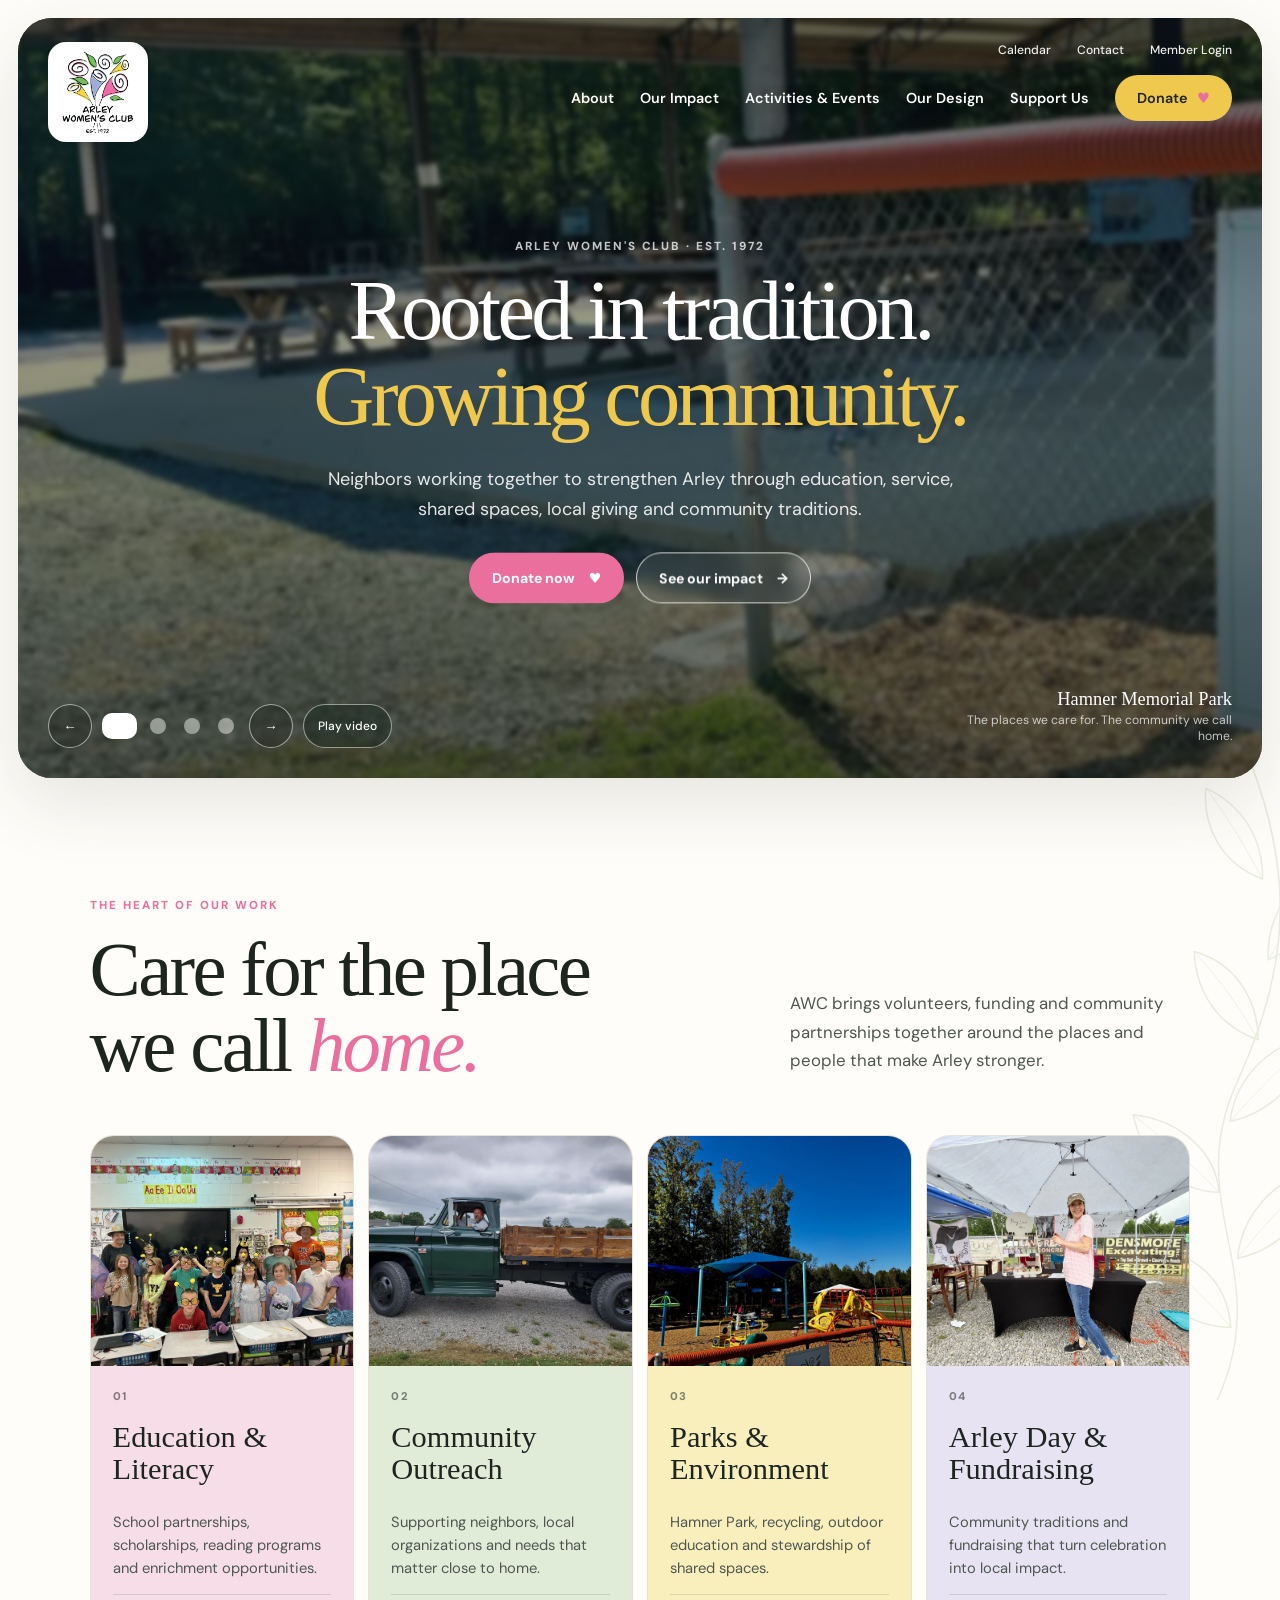
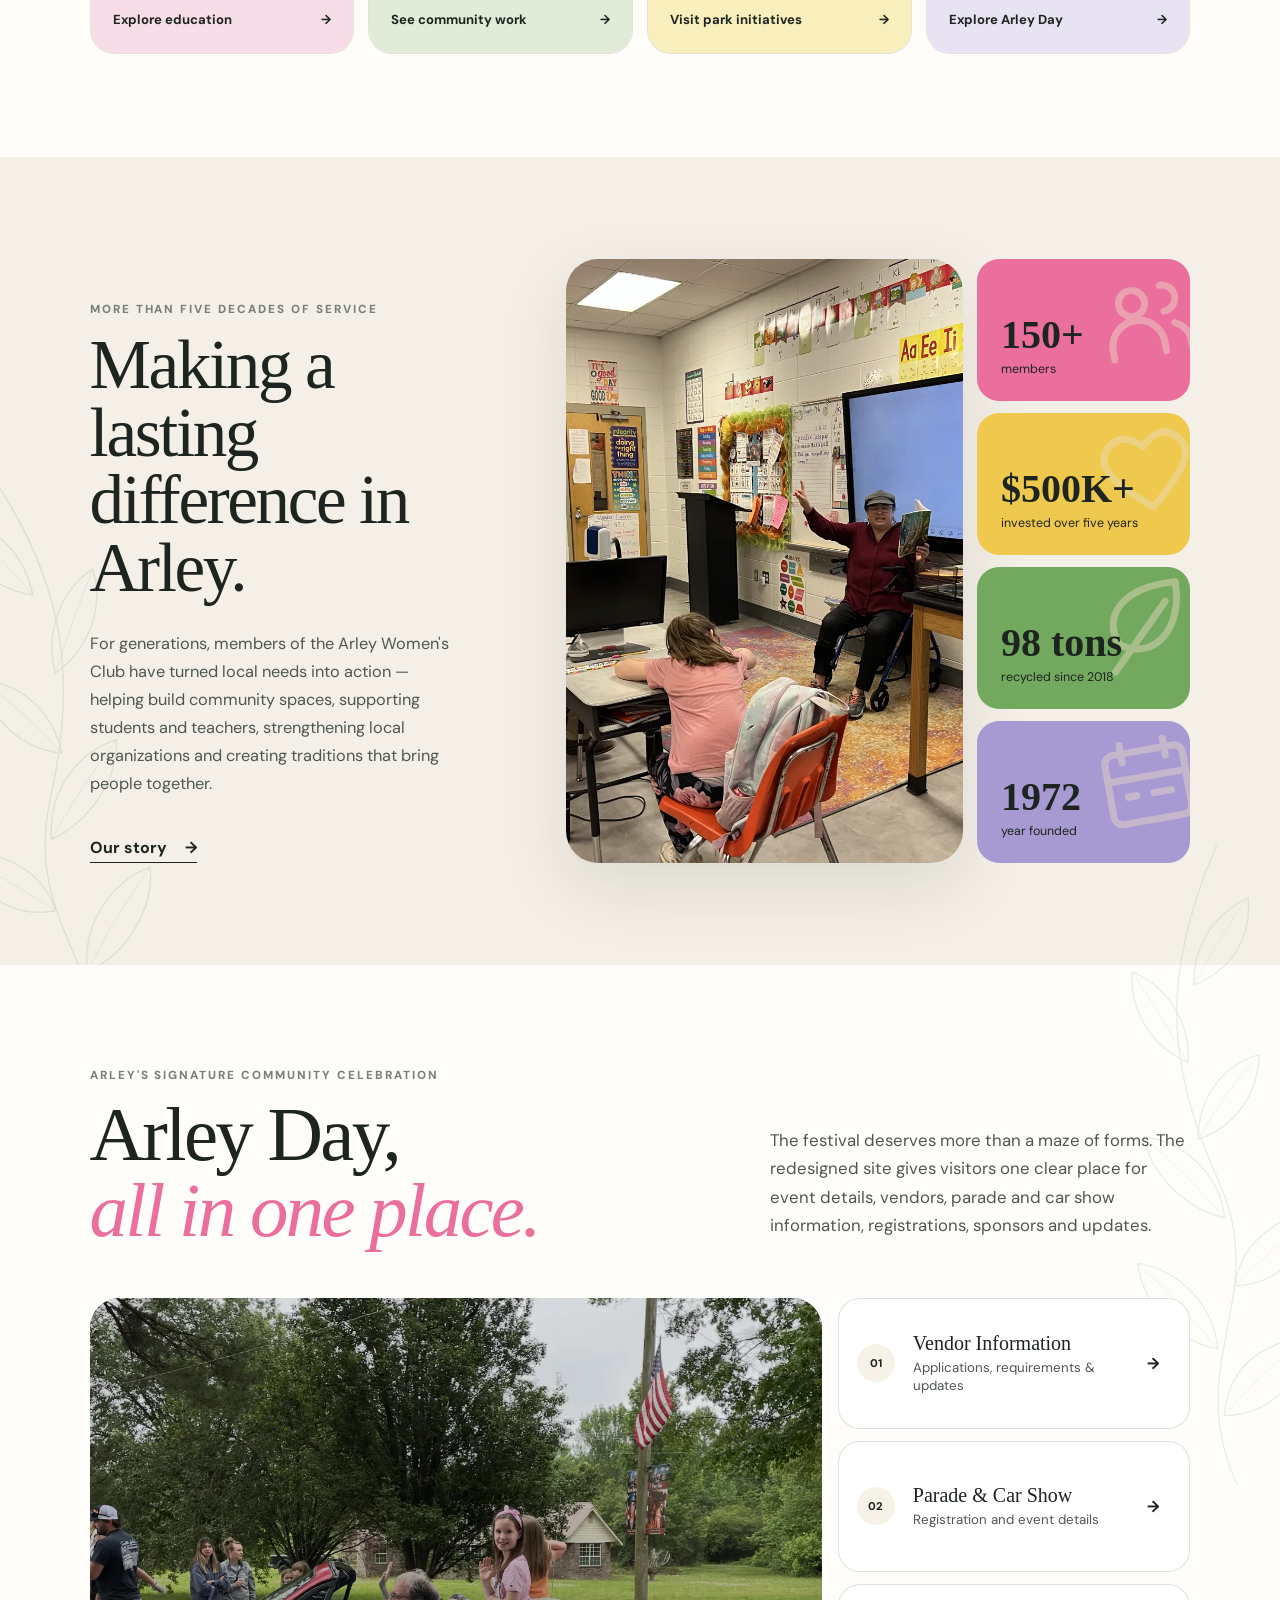
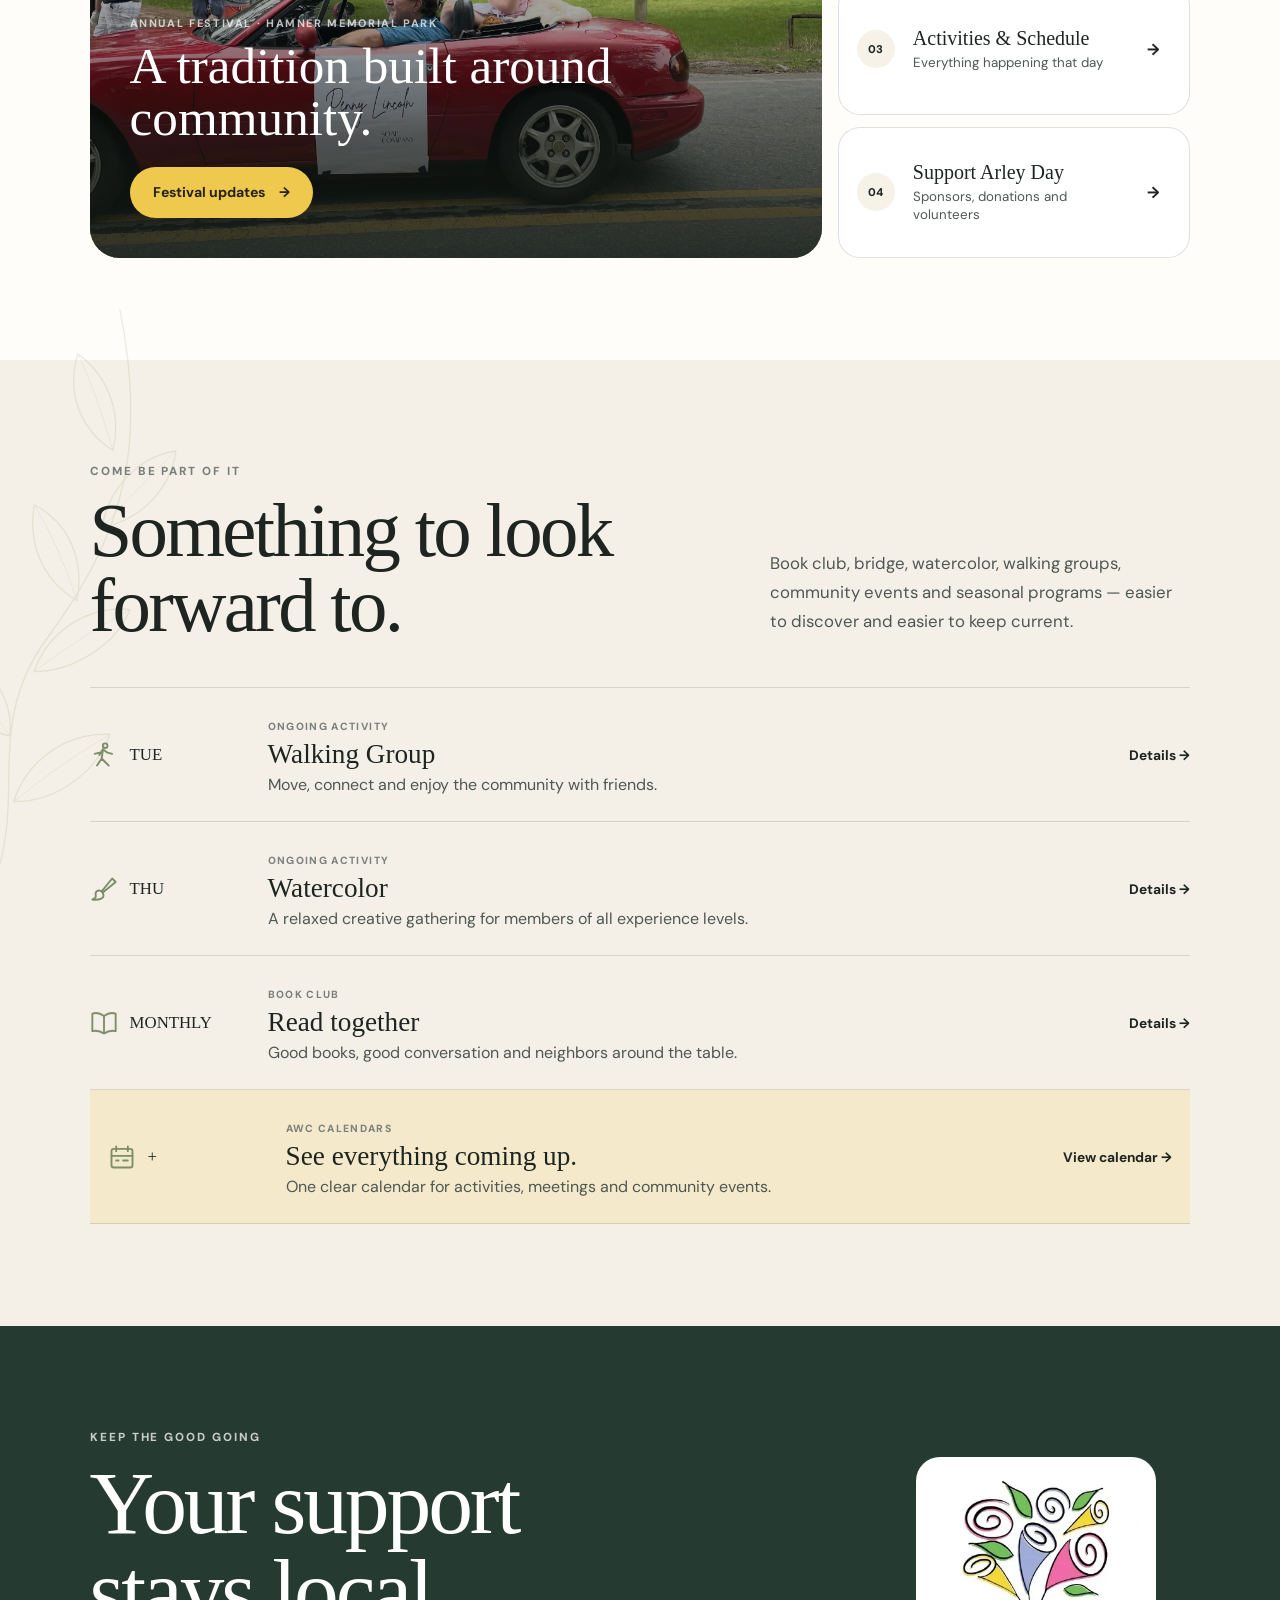
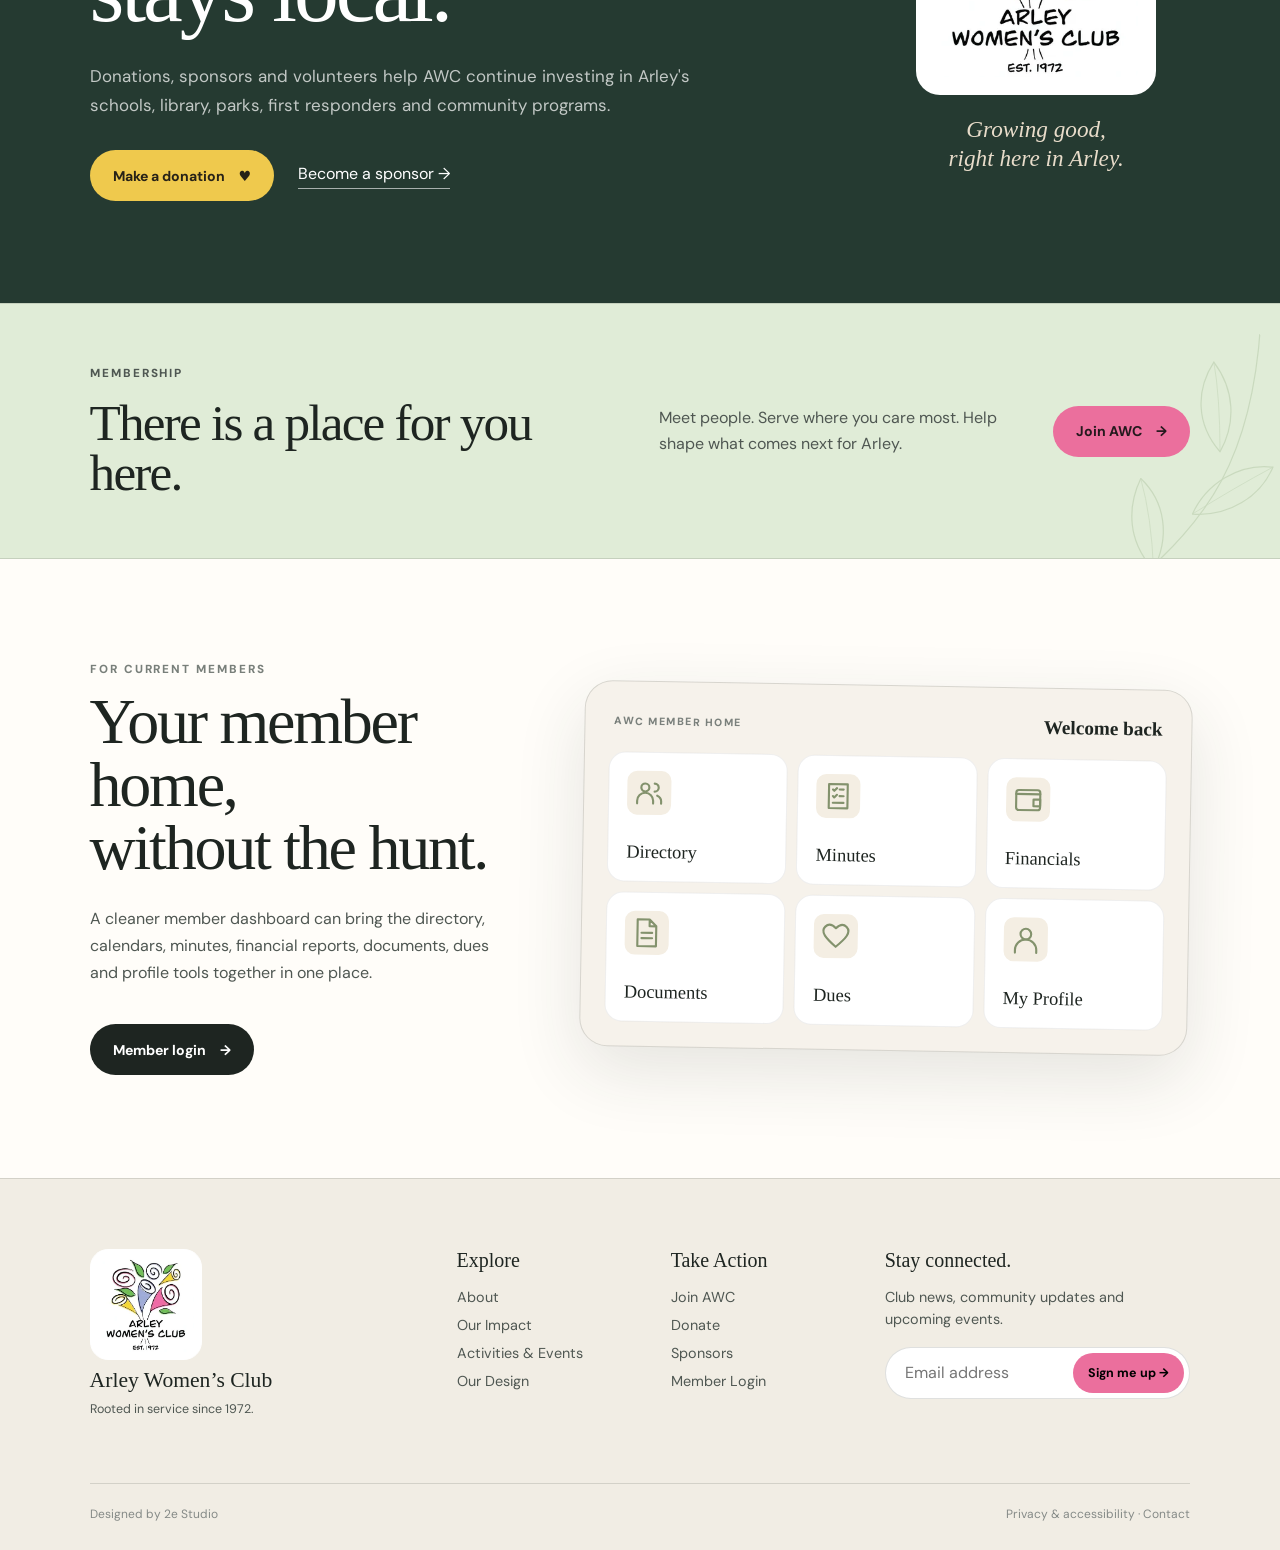
==== commit 4acf4dc5: "Use original club logo and rounded white badges" ====
--- a/index.html
+++ b/index.html
@@ -8,7 +8,7 @@
   <link rel="preconnect" href="https://fonts.googleapis.com">
   <link rel="preconnect" href="https://fonts.gstatic.com" crossorigin>
   <link href="https://fonts.googleapis.com/css2?family=DM+Sans:wght@400;500;600;700&family=Fraunces:opsz,wght@9..144,500;9..144,600&display=swap" rel="stylesheet">
-  <link rel="stylesheet" href="styles.css?v=collection1" />
+  <link rel="stylesheet" href="styles.css?v=original6" />
 </head>
 <body>
   <a class="skip-link" href="#main-content">Skip to content</a>
@@ -42,7 +42,7 @@
 
       <header class="hero-header">
         <a class="logo-card" href="index.html" aria-label="Arley Women's Club home">
-          <span class="logo-disc" aria-hidden="true"><img src="assets/web/brand/bouquet.webp" alt="" /></span><span class="logo-wordmark">Arley <small>Women’s Club</small></span>
+          <span class="logo-disc original-logo-badge" aria-hidden="true"><img src="assets/web/membership/original-logo.webp" alt="" /></span>
         </a>
 
         <div class="nav-wrap">
@@ -177,7 +177,7 @@
           <div class="support-actions"><a class="button button--yellow" href="support.html">Make a donation <span>♥</span></a><a class="support-link" href="support.html">Become a sponsor →</a></div>
         </div>
         <div class="support-art">
-          <img src="assets/web/brand/seal-light.webp" alt="Arley Women’s Club heritage badge, established 1972" loading="lazy" decoding="async" />
+          <img src="assets/web/membership/original-logo.webp" alt="Arley Women’s Club original logo, established 1972" loading="lazy" decoding="async" />
           <p>Growing good,<br>right here in Arley.</p>
         </div>
       </section>
@@ -210,7 +210,7 @@
     </main>
 
     <footer id="contact">
-      <div class="footer-mark"><img src="assets/web/brand/bouquet.webp" alt="" loading="lazy" /><strong>Arley Women’s Club</strong><span>Rooted in service since 1972.</span></div>
+      <div class="footer-mark"><img src="assets/web/membership/original-logo.webp" alt="" loading="lazy" /><strong>Arley Women’s Club</strong><span>Rooted in service since 1972.</span></div>
       <div class="footer-column"><strong>Explore</strong><a href="about.html">About</a><a href="index.html#impact">Our Impact</a><a href="index.html#activities">Activities & Events</a><a href="our-design.html">Our Design</a></div>
       <div class="footer-column"><strong>Take Action</strong><a href="join.html">Join AWC</a><a href="index.html#support">Donate</a><a href="index.html#support">Sponsors</a><a href="members.html">Member Login</a></div>
       <div class="footer-newsletter"><strong>Stay connected.</strong><p>Club news, community updates and upcoming events.</p><form><label class="sr-only" for="email">Email address</label><input id="email" type="email" placeholder="Email address"><button type="button" data-newsletter>Sign me up →</button></form><p class="form-status" role="status" data-newsletter-status></p></div>
--- a/styles.css
+++ b/styles.css
@@ -201,3 +201,11 @@
 @media(max-width:1050px){.collection-heading{display:block}.concept-label{margin:0 0 24px}.collection-heading .section-heading{margin-bottom:18px}.collection-products{display:flex;overflow-x:auto;scroll-snap-type:x mandatory;padding:0 0 14px;gap:22px}.collection-products article{flex:0 0 31%;scroll-snap-align:start}.collection-controls{display:flex;align-items:center;justify-content:space-between;gap:16px;margin:24px 0 16px;font-size:.78rem;color:var(--ink-soft)}.collection-controls button{width:44px;height:44px;border-radius:50%;border:1px solid var(--line);background:var(--paper);font-size:1.3rem;cursor:pointer;flex-shrink:0}.collection-scene img{border-radius:22px}.collection-purpose{gap:16px}.collection-purpose article{padding:24px}}
 @media(max-width:700px){.collection-scene{margin-bottom:22px}.collection-scene img{border-radius:18px;object-fit:contain;max-height:none}.collection-scene figcaption{font-size:.74rem;line-height:1.5}.collection-products article{flex:0 0 78%;padding-top:16px}.collection-products h3{font-size:1.45rem}.collection-products p{font-size:.9rem}.collection-controls{font-size:.72rem;gap:10px}.collection-purpose{grid-template-columns:1fr;margin-top:24px;gap:14px}.collection-purpose article{padding:22px;border-radius:20px}.collection-purpose h3{font-size:1.6rem;margin:12px 0}.collection-purpose p:not(.eyebrow){font-size:.9rem;line-height:1.65}.concept-label{font-size:.66rem;padding:8px 13px}.merch-section>.text-link{font-size:.85rem}}
 .collection-scene figcaption{display:flex;justify-content:space-between;align-items:baseline;gap:16px;flex-wrap:wrap}.collection-scene figcaption>a{font-weight:600;text-underline-offset:3px;flex-shrink:0;min-height:36px;display:inline-flex;align-items:center}
+/* Original club identity on the public homepage and About page. */
+.hero-header .logo-disc.original-logo-badge{width:100px;height:100px;border-radius:18px;background:#fff;padding:7px}
+.hero-header .logo-disc.original-logo-badge img{transform:none}
+.footer-mark img[src="assets/web/membership/original-logo.webp"]{background:#fff;border:1px solid #fff;padding:7px;border-radius:18px;height:auto;object-fit:contain;mix-blend-mode:normal}
+.support-art img[src="assets/web/membership/original-logo.webp"]{background:#fff;padding:18px;border-radius:24px;max-width:240px;object-fit:contain}
+.identity-panel img[src="assets/web/membership/original-logo.webp"]{width:100%;max-width:290px;height:auto;max-height:none;object-fit:contain;background:#fff;padding:14px;border-radius:20px}
+@media(max-width:1050px){.hero-header .logo-disc.original-logo-badge{width:76px;height:76px}}
+@media(max-width:700px){.hero-header .logo-disc.original-logo-badge{width:66px;height:66px}.footer-mark img[src="assets/web/membership/original-logo.webp"]{padding:5px;border-radius:12px;height:auto}.support-art img[src="assets/web/membership/original-logo.webp"]{padding:8px;border-radius:14px}.identity-panel img[src="assets/web/membership/original-logo.webp"]{max-width:220px}}
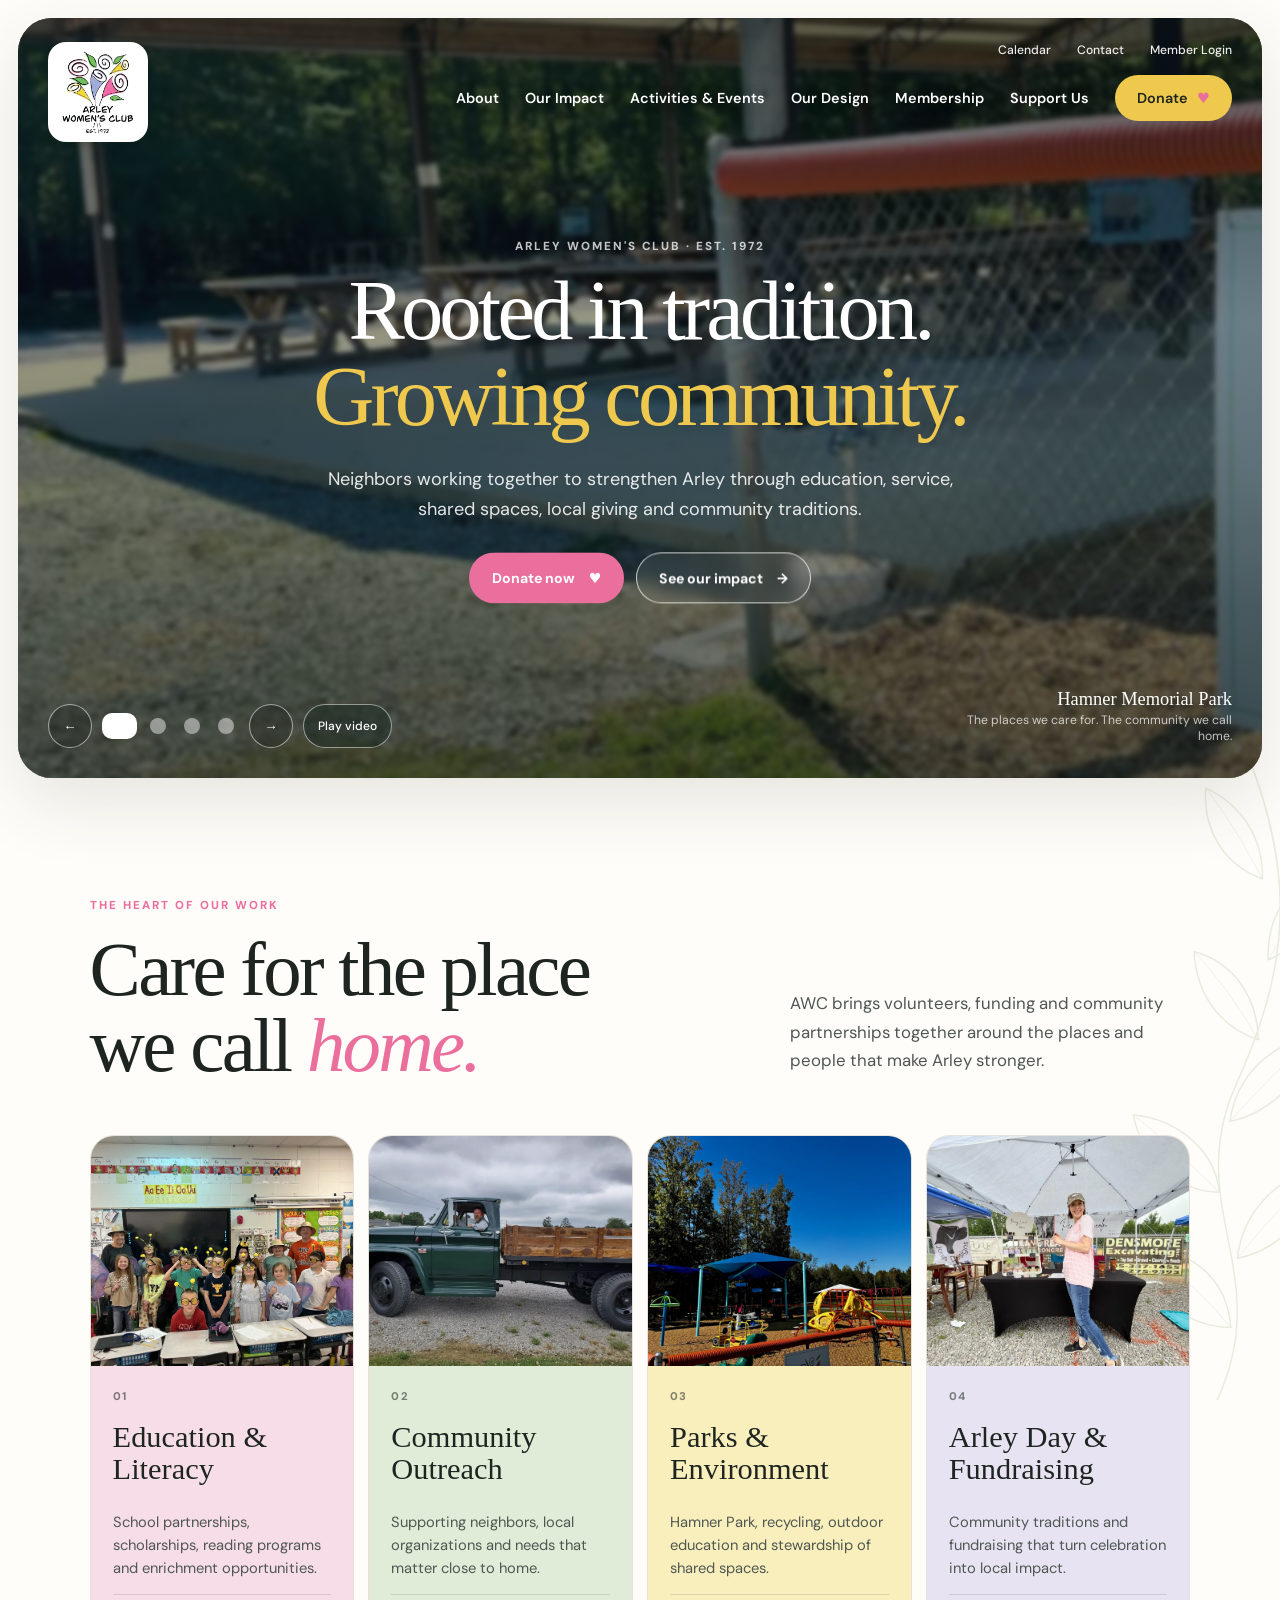
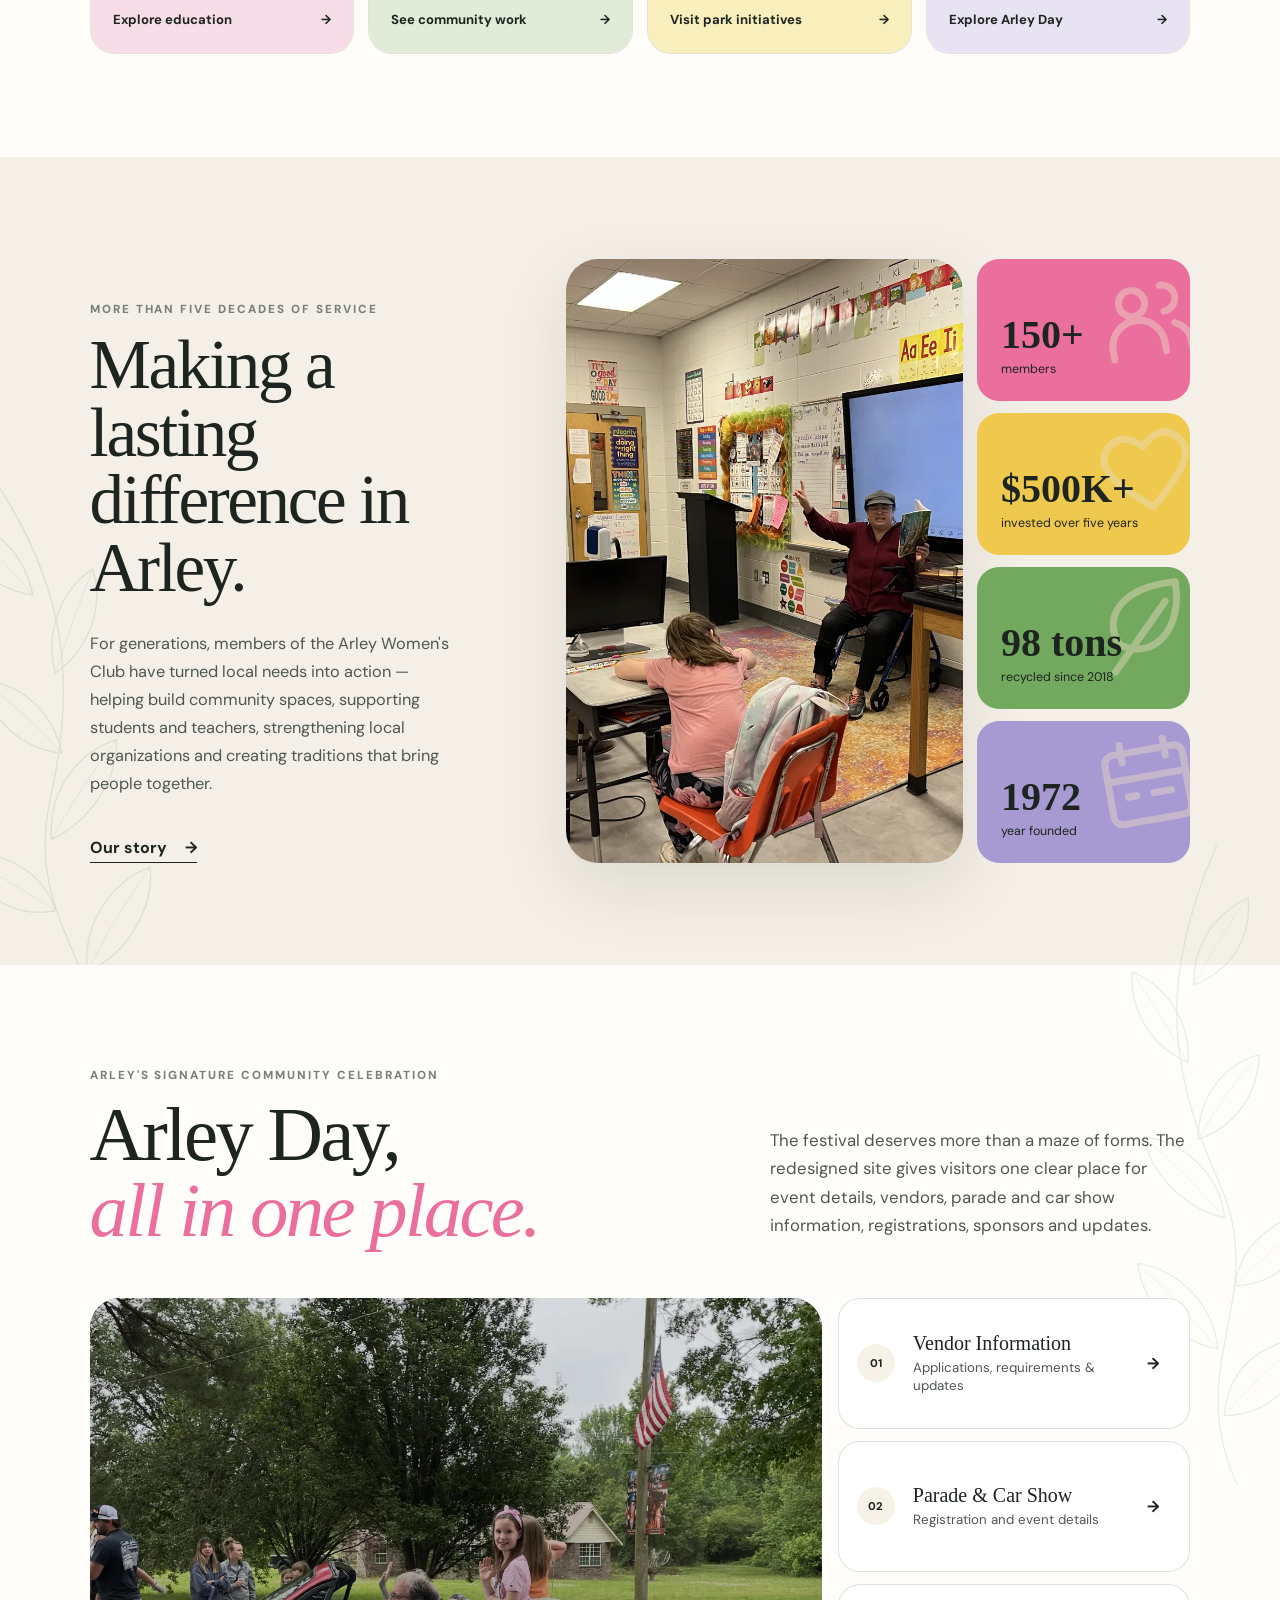
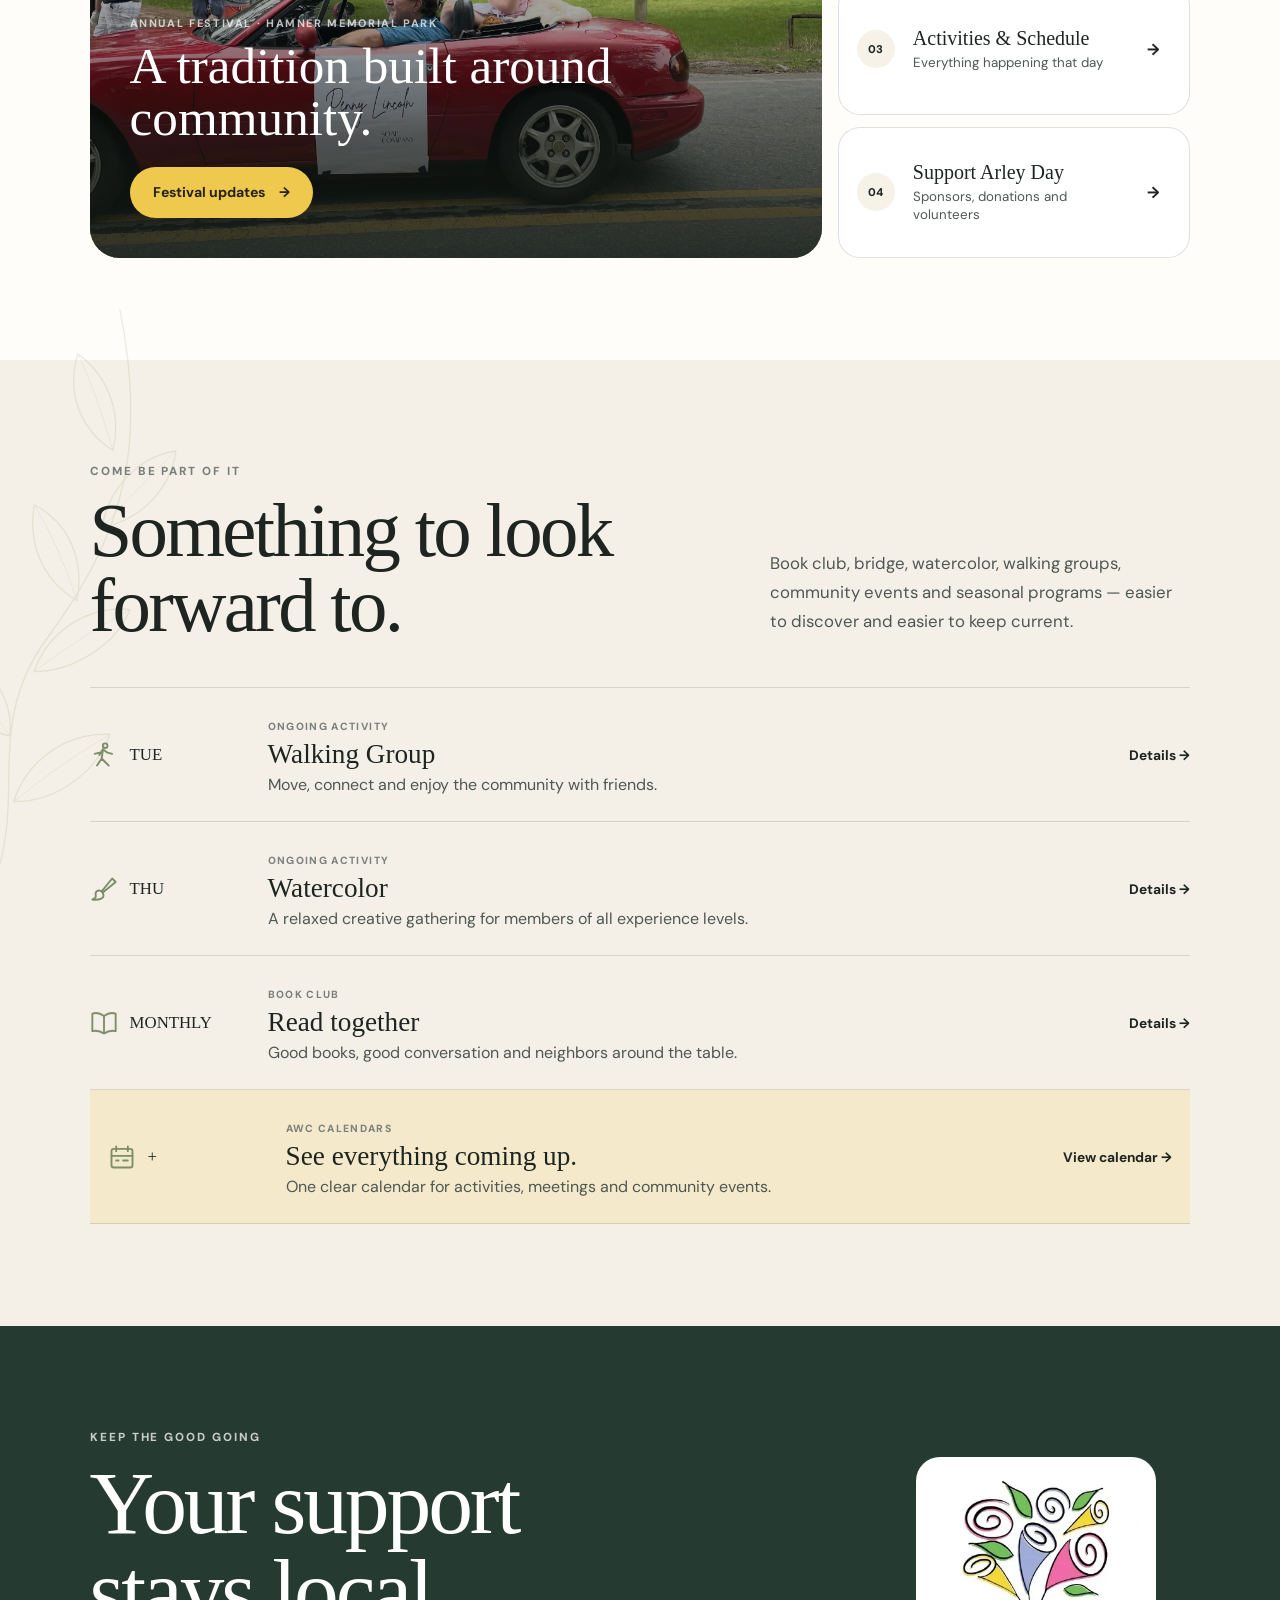
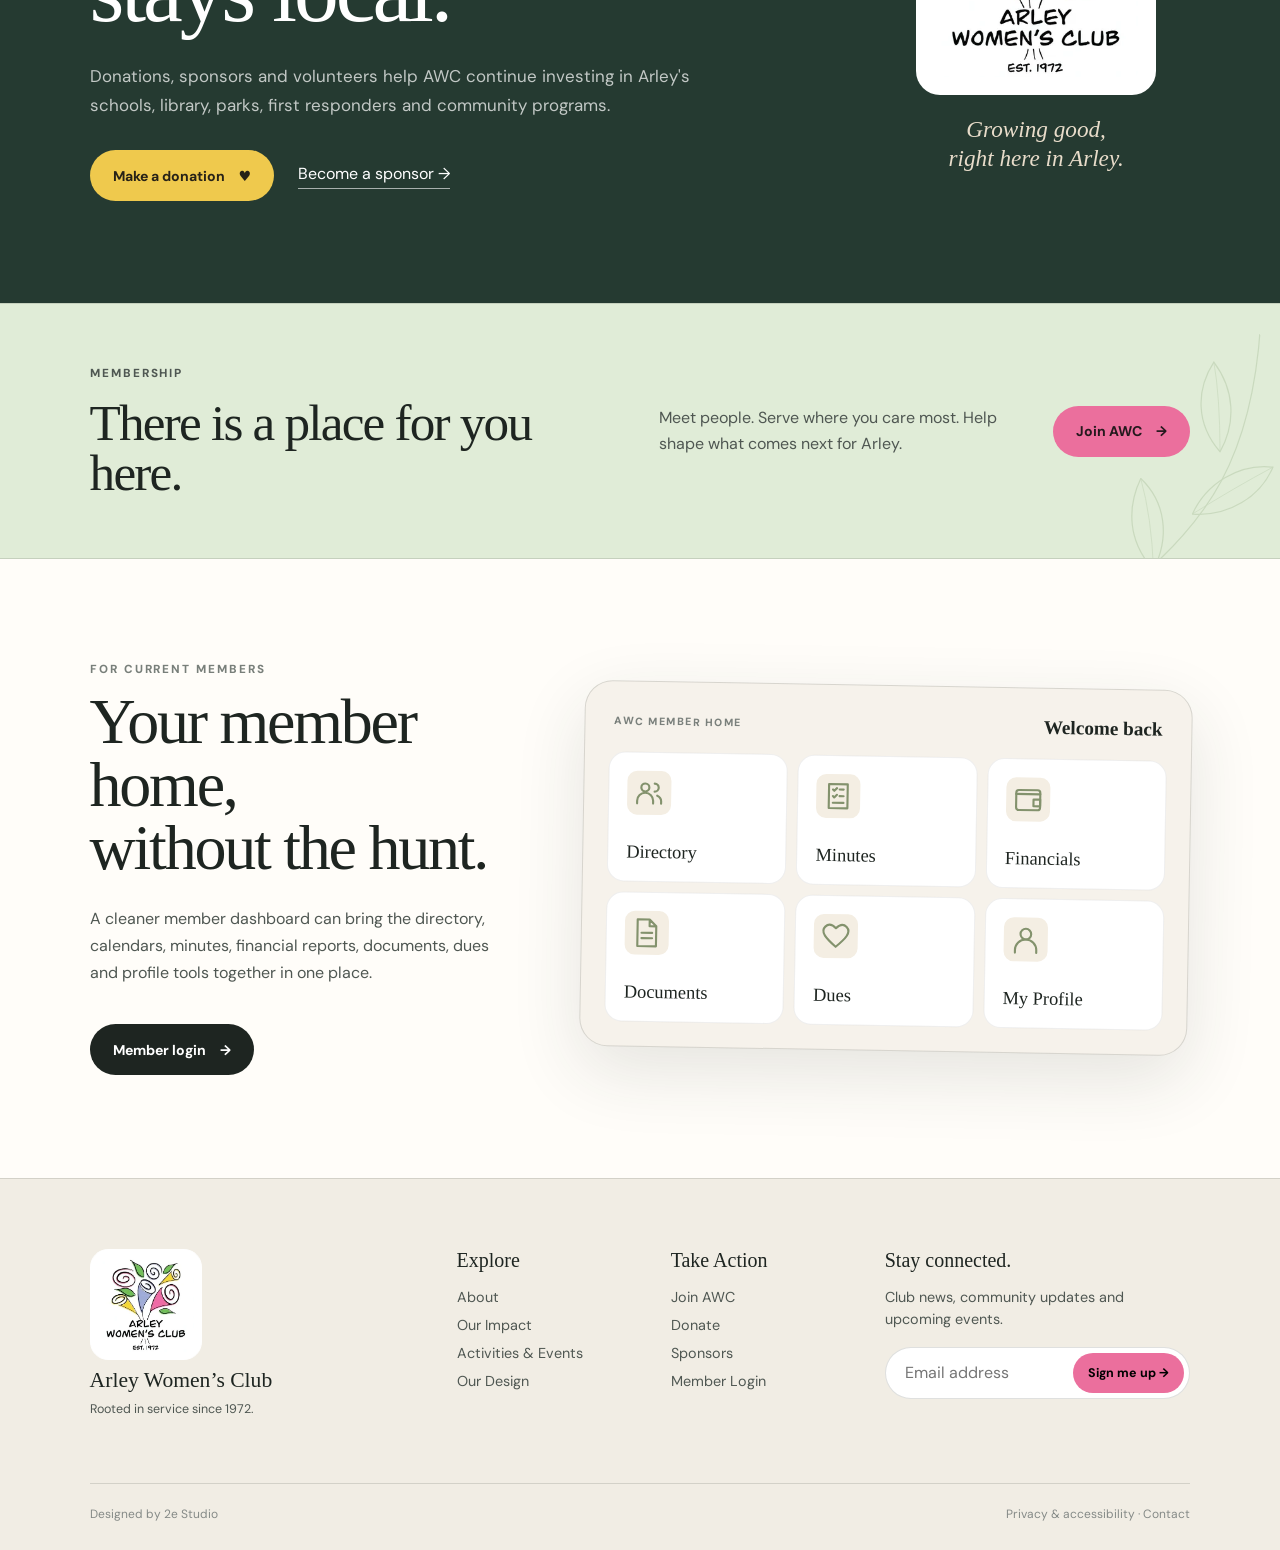
==== commit d1825ce4: "Add Membership to navigation across the site" ====
--- a/index.html
+++ b/index.html
@@ -8,7 +8,7 @@
   <link rel="preconnect" href="https://fonts.googleapis.com">
   <link rel="preconnect" href="https://fonts.gstatic.com" crossorigin>
   <link href="https://fonts.googleapis.com/css2?family=DM+Sans:wght@400;500;600;700&family=Fraunces:opsz,wght@9..144,500;9..144,600&display=swap" rel="stylesheet">
-  <link rel="stylesheet" href="styles.css?v=original6" />
+  <link rel="stylesheet" href="styles.css?v=membership-nav7" />
 </head>
 <body>
   <a class="skip-link" href="#main-content">Skip to content</a>
@@ -56,6 +56,7 @@
             <a href="index.html#impact">Our Impact</a>
             <a href="index.html#activities">Activities & Events</a>
             <a href="our-design.html">Our Design</a>
+            <a href="join.html">Membership</a>
             <a href="index.html#support">Support Us</a>
             <a class="nav-donate" href="support.html">Donate <span>♥</span></a>
           </nav>
--- a/styles.css
+++ b/styles.css
@@ -209,3 +209,5 @@
 .identity-panel img[src="assets/web/membership/original-logo.webp"]{width:100%;max-width:290px;height:auto;max-height:none;object-fit:contain;background:#fff;padding:14px;border-radius:20px}
 @media(max-width:1050px){.hero-header .logo-disc.original-logo-badge{width:76px;height:76px}}
 @media(max-width:700px){.hero-header .logo-disc.original-logo-badge{width:66px;height:66px}.footer-mark img[src="assets/web/membership/original-logo.webp"]{padding:5px;border-radius:12px;height:auto}.support-art img[src="assets/web/membership/original-logo.webp"]{padding:8px;border-radius:14px}.identity-panel img[src="assets/web/membership/original-logo.webp"]{max-width:220px}}
+/* Keep the expanded main menu comfortable on smaller desktop widths. */
+@media(min-width:1051px) and (max-width:1250px){.main-nav{gap:14px}.main-nav a{font-size:.8rem;white-space:nowrap}.nav-donate{padding:14px 18px}}
